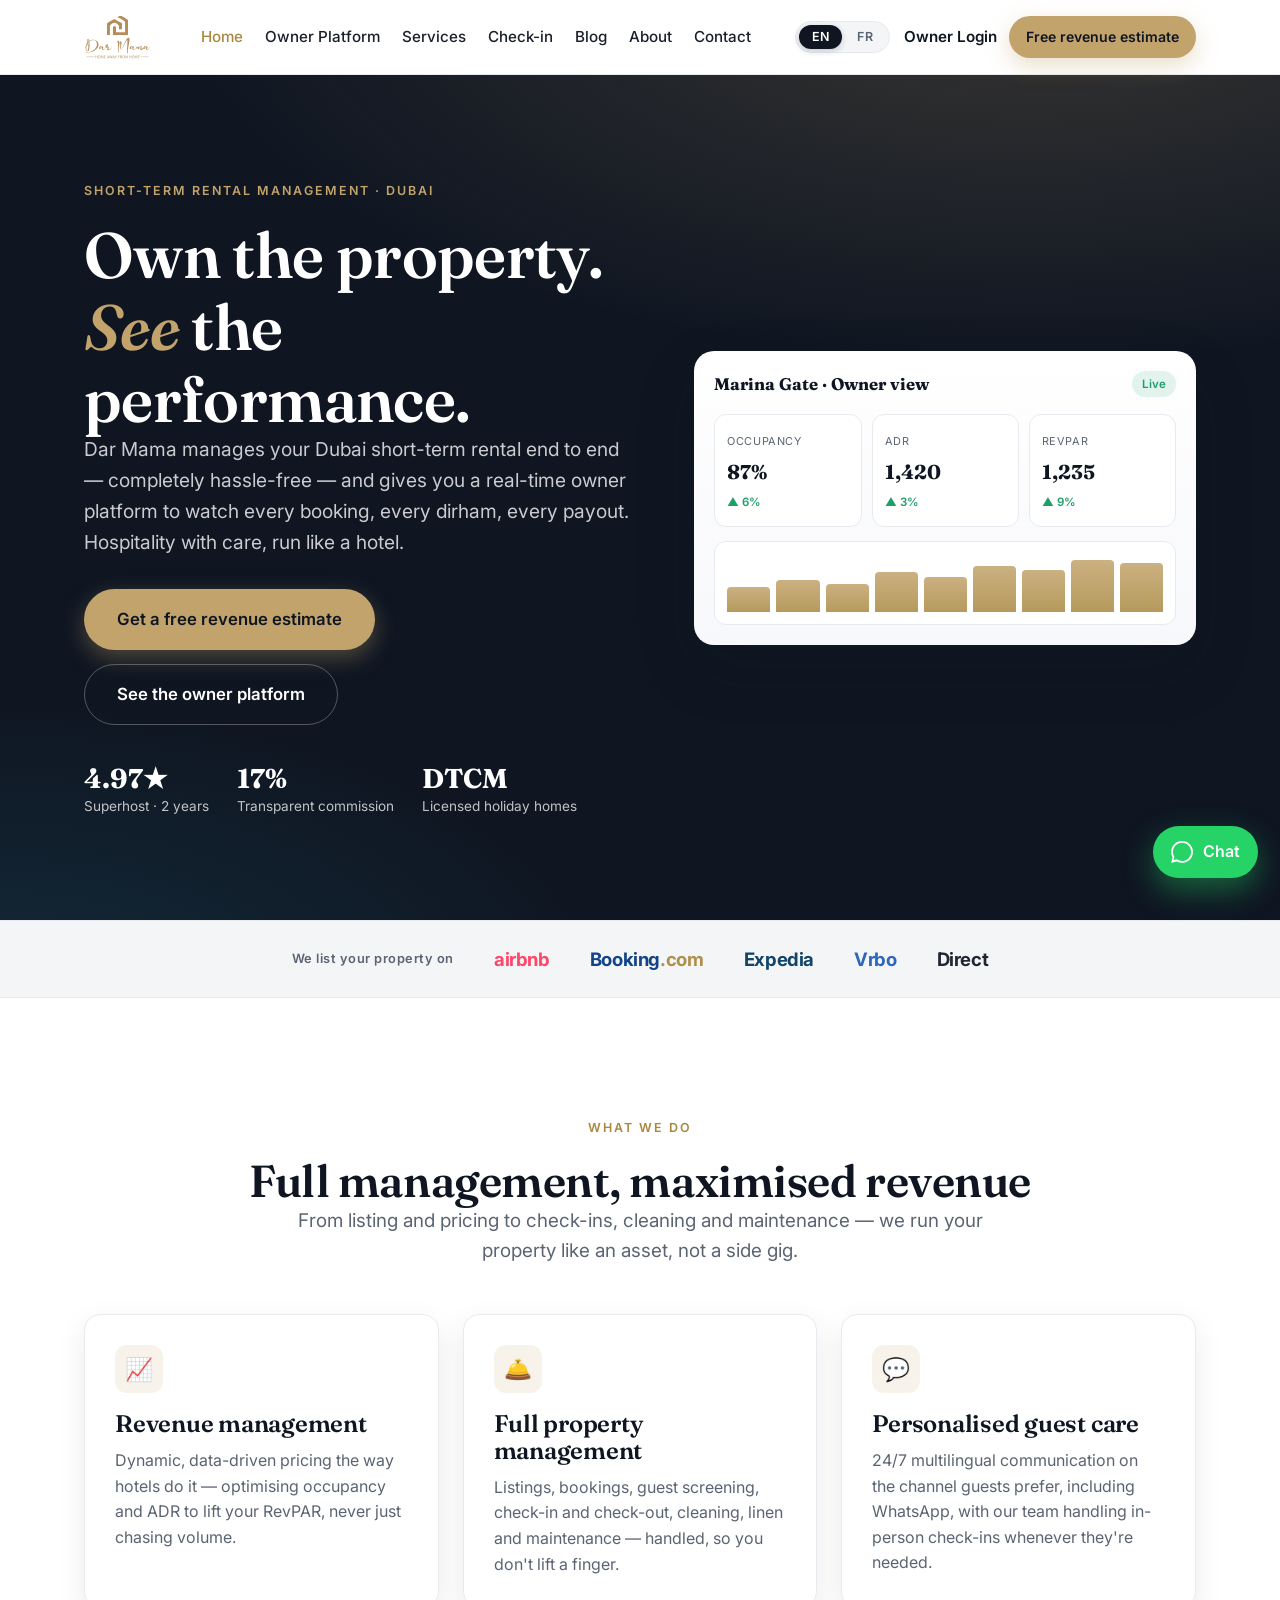
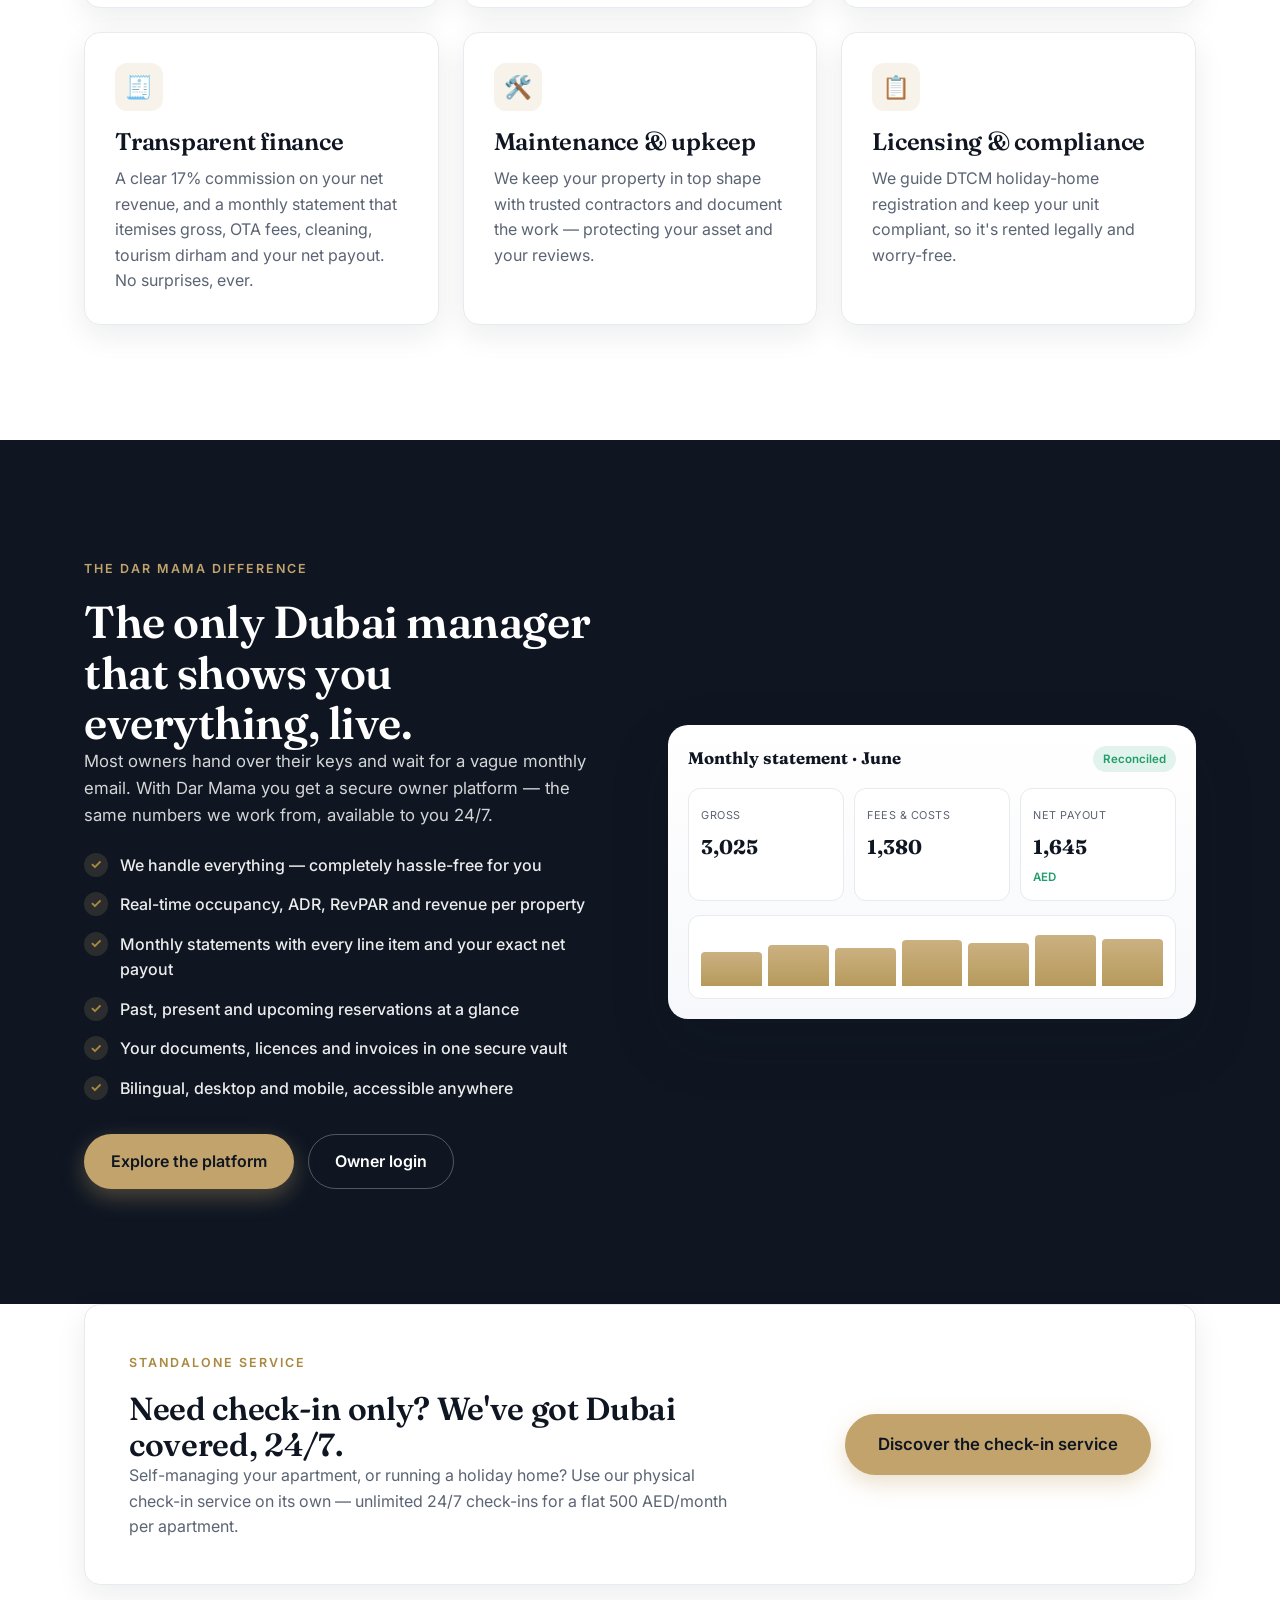
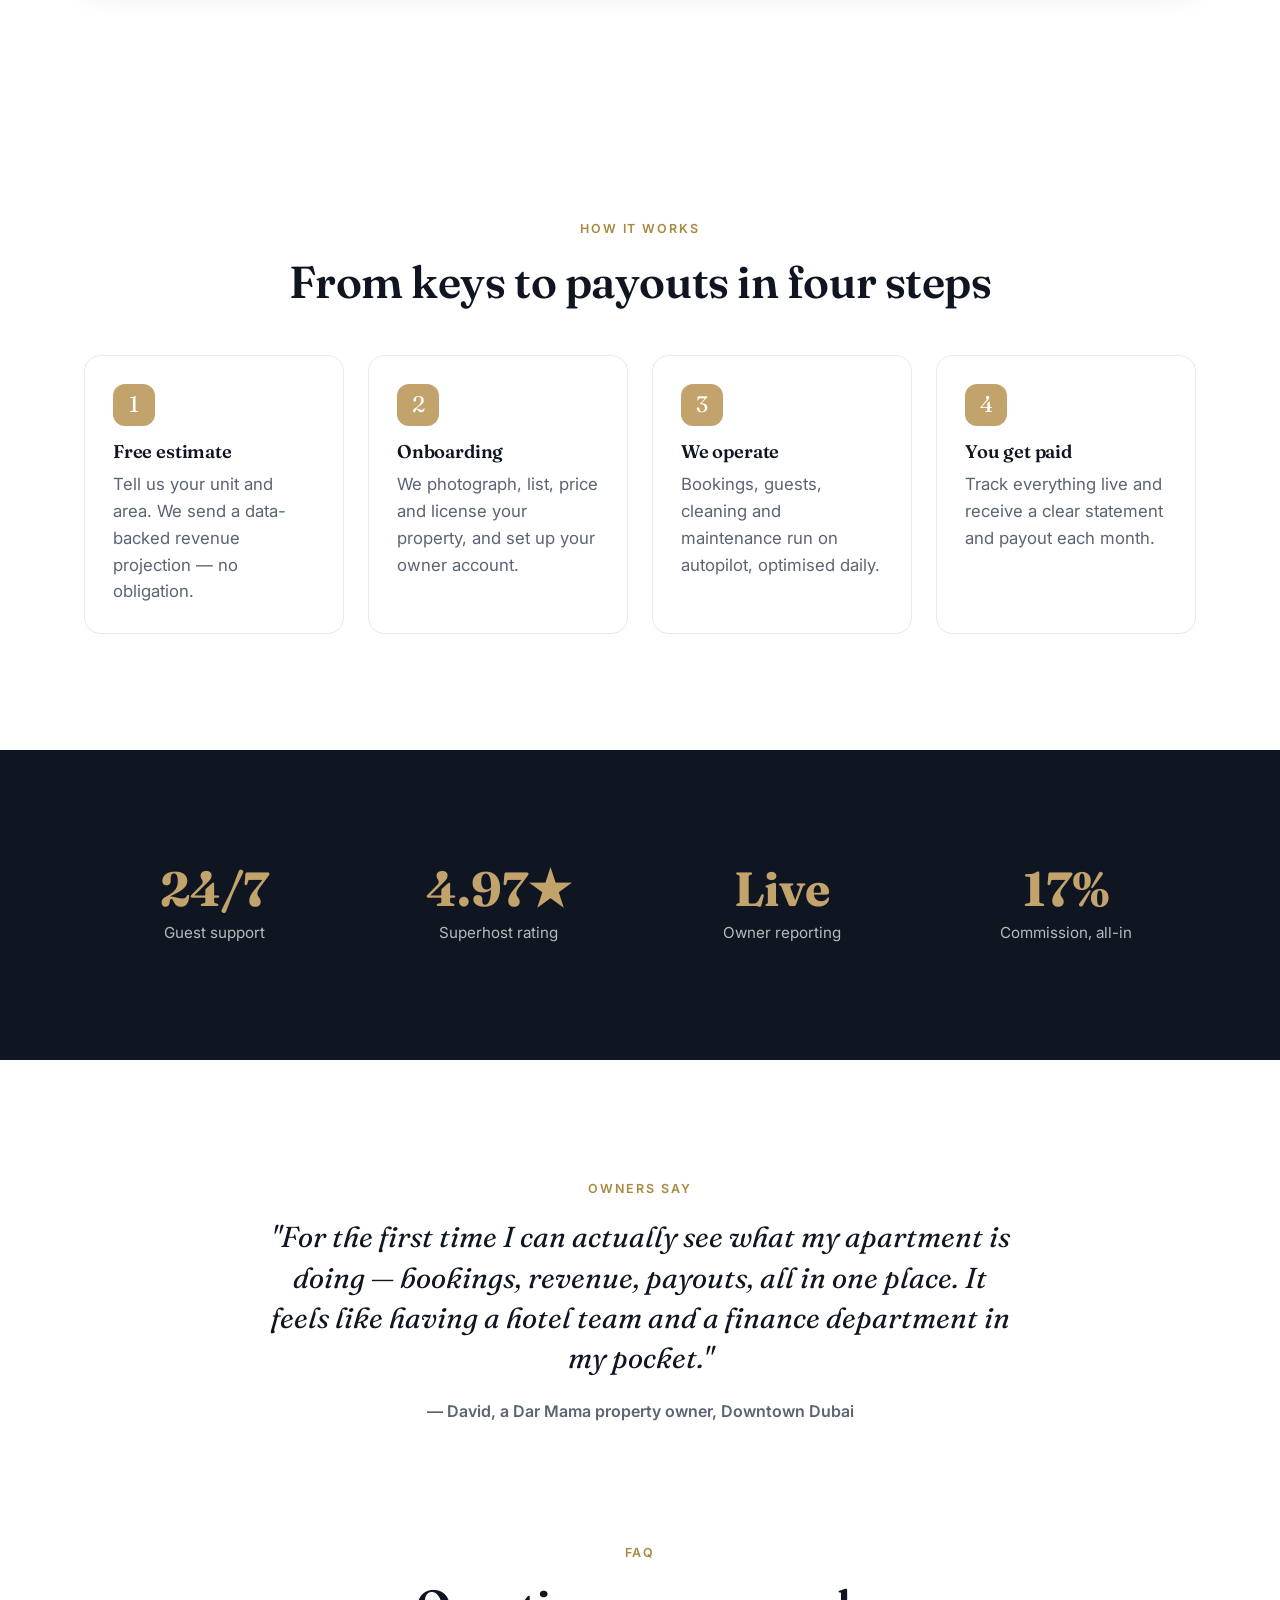
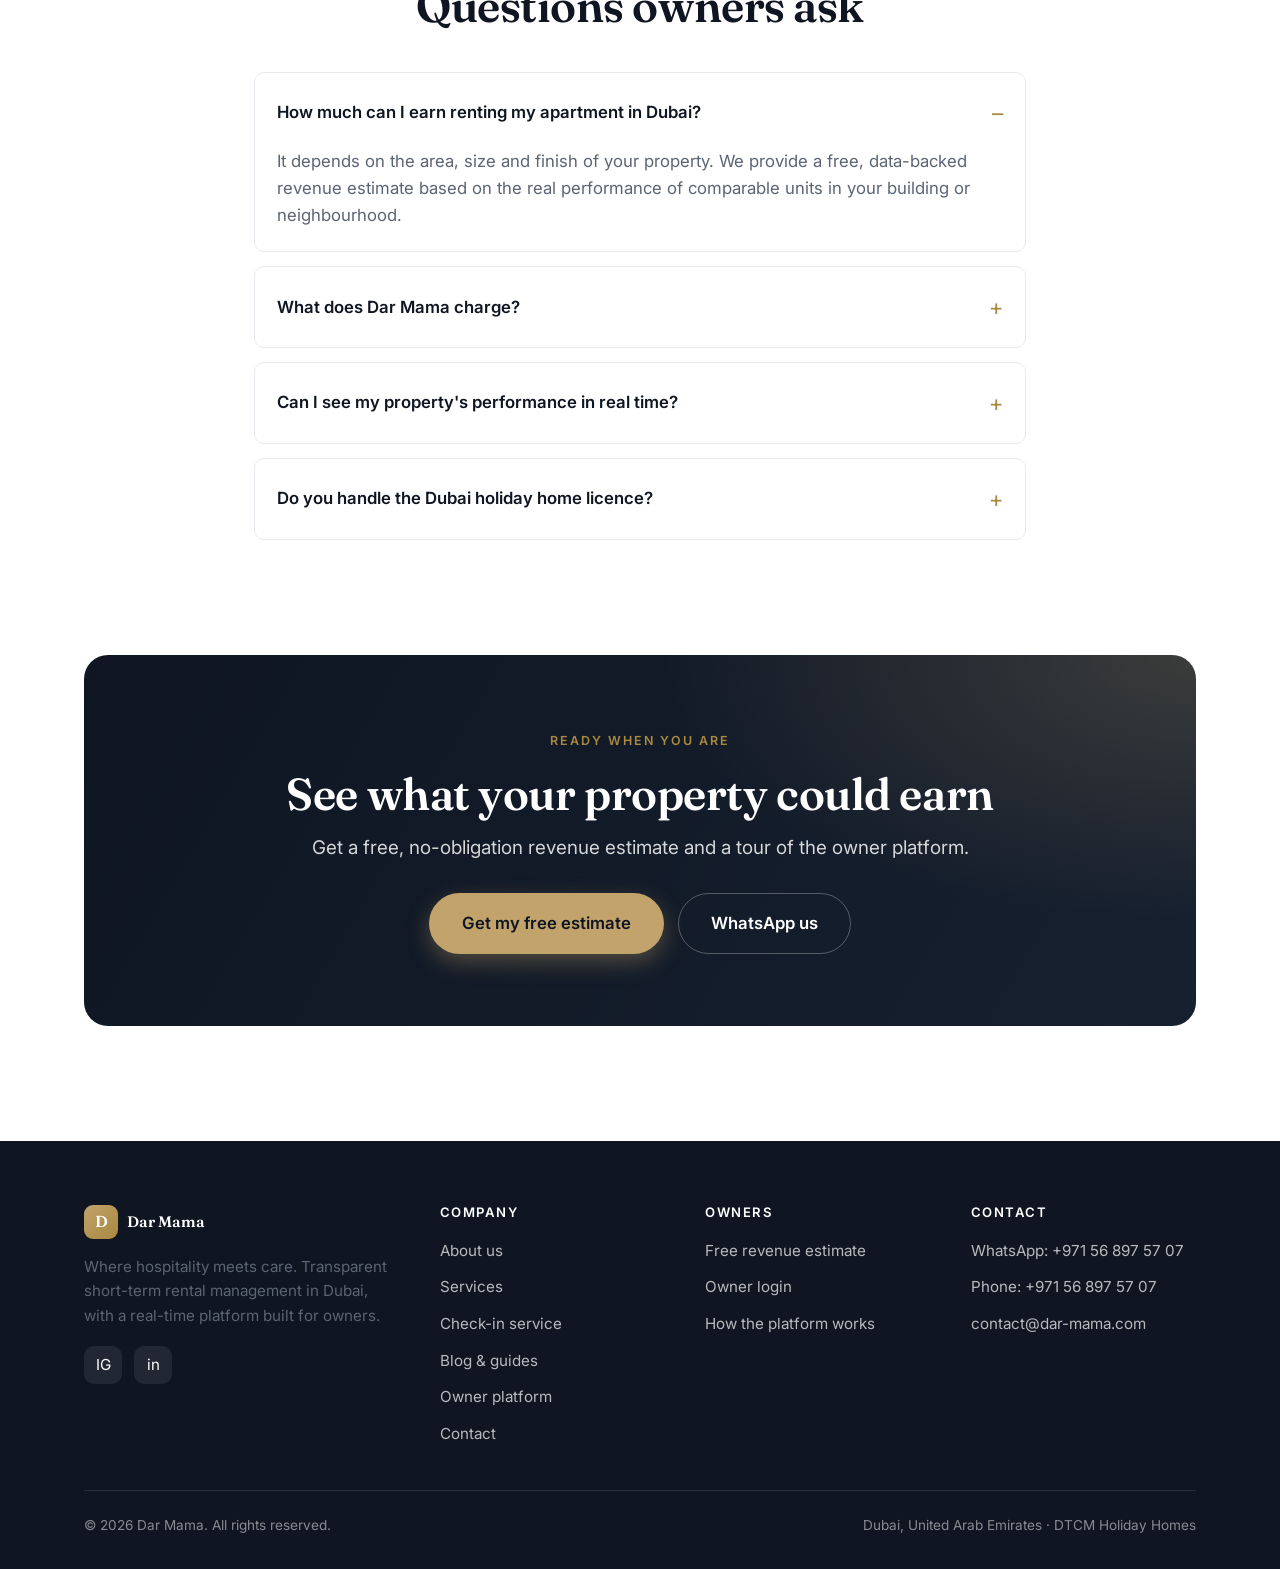
==== index.html @ afd87dd3 "Add files via upload" ====
<!DOCTYPE html>
<html lang="en">
<head>
<meta charset="UTF-8">
<meta name="viewport" content="width=device-width, initial-scale=1">
<title>Airbnb &amp; Holiday Home Management Dubai | Dar Mama</title>
<meta name="description" content="Dubai's transparent short-term rental management company. Superhost, 4.97★, a clear 17% fee and a real-time owner platform to track your property. Get a free revenue estimate.">
<link rel="canonical" href="https://dar-mama.com/">
<meta name="robots" content="index, follow, max-image-preview:large">
<meta property="og:type" content="website">
<meta property="og:site_name" content="Dar Mama">
<meta property="og:title" content="Airbnb &amp; Holiday Home Management Dubai | Dar Mama">
<meta property="og:description" content="Transparent short-term rental management in Dubai. Superhost 4.97★, 17% fee, and a real-time owner platform.">
<meta property="og:url" content="https://dar-mama.com/">
<meta property="og:image" content="https://dar-mama.com/images/og-cover.jpg">
<meta name="twitter:card" content="summary_large_image">
<link rel="preconnect" href="https://fonts.googleapis.com">
<link rel="preconnect" href="https://fonts.gstatic.com" crossorigin>
<link href="https://fonts.googleapis.com/css2?family=Fraunces:ital,opsz,wght@0,9..144,500;0,9..144,600;1,9..144,500&family=Inter:wght@400;500;600;700&display=swap" rel="stylesheet">
<link rel="stylesheet" href="css/styles.css">
<script type="application/ld+json">
{
  "@context":"https://schema.org","@type":"ProfessionalService","name":"Dar Mama",
  "description":"Short-term rental and holiday home management company in Dubai, with hotel-grade revenue management and a real-time owner platform.",
  "url":"https://dar-mama.com/","logo":"https://dar-mama.com/images/logo.png","image":"https://dar-mama.com/images/og-cover.jpg",
  "email":"contact@dar-mama.com","telephone":"+971568975707",
  "areaServed":{"@type":"City","name":"Dubai"},
  "address":{"@type":"PostalAddress","addressLocality":"Dubai","addressCountry":"AE"},
  "aggregateRating":{"@type":"AggregateRating","ratingValue":"4.97","bestRating":"5","ratingCount":"100"},
  "sameAs":["https://www.instagram.com/dar_mama_dubai/","https://www.linkedin.com/company/dar-mama/"]
}
</script>
<script type="application/ld+json">
{
  "@context":"https://schema.org","@type":"FAQPage","mainEntity":[
    {"@type":"Question","name":"How much can I earn renting my apartment in Dubai?","acceptedAnswer":{"@type":"Answer","text":"It depends on the area, size and finish of your property. We provide a free, data-backed revenue estimate based on real performance of comparable units in your building or neighbourhood."}},
    {"@type":"Question","name":"What does Dar Mama charge?","acceptedAnswer":{"@type":"Answer","text":"A simple, transparent 17% fee, charged only on your net revenue. Net means the gross booking amount minus the booking platform's commission, the cleaning fee and the Dubai tourism tax. The 17% applies to that net base, and every line is itemised in your monthly statement."}},
    {"@type":"Question","name":"Can I see my property's performance in real time?","acceptedAnswer":{"@type":"Answer","text":"Yes. Every owner gets a secure login to the Dar Mama owner platform with live occupancy, ADR, RevPAR, revenue, statements and documents."}},
    {"@type":"Question","name":"Do you handle the Dubai holiday home licence?","acceptedAnswer":{"@type":"Answer","text":"Yes, we guide you through DTCM holiday home registration and handle the operational compliance so your unit is rented legally."}}
  ]
}
</script>
</head>
<body>

<header class="site-header">
  <div class="container nav">
    <a class="brand" href="index.html" aria-label="Dar Mama">
      <img src="images/logo.svg" alt="Dar Mama" class="brand-logo" onerror="this.style.display='none';this.parentNode.querySelectorAll('.fallback').forEach(function(n){n.style.display='inline-flex'})">
      <span class="mark fallback" style="display:none">D</span>
      <span class="fallback" style="display:none">Dar Mama</span>
    </a>
    <nav class="nav-links" aria-label="Primary">
      <a href="index.html" class="active" data-i18n="nav_home">Home</a>
      <a href="owner-platform.html" data-i18n="nav_platform">Owner Platform</a>
      <a href="services.html" data-i18n="nav_services">Services</a>
      <a href="check-in.html" data-i18n="nav_checkin">Check-in</a>
      <a href="blog.html" data-i18n="nav_blog">Blog</a>
      <a href="about.html" data-i18n="nav_about">About</a>
      <a href="contact.html" data-i18n="nav_contact">Contact</a>
    </nav>
    <div class="nav-cta">
      <div class="lang-switch" role="group" aria-label="Language">
        <button type="button" data-lang="en">EN</button>
        <button type="button" data-lang="fr">FR</button>
      </div>
      <a class="nav-login" href="https://app.dar-mama.com" rel="nofollow" data-i18n="nav_login">Owner Login</a>
      <a class="btn btn-gold" href="contact.html" data-i18n="nav_estimate">Free revenue estimate</a>
      <button class="menu-toggle" aria-label="Menu"><span></span><span></span><span></span></button>
    </div>
  </div>
</header>

<main>

<section class="hero">
  <div class="container">
    <div>
      <span class="eyebrow" data-i18n="h_eyebrow">Short-term rental management · Dubai</span>
      <h1 data-i18n="h_h1">Own the property.<br><span class="accent">See</span> the performance.</h1>
      <p data-i18n="h_sub">Dar Mama manages your Dubai short-term rental end to end — completely hassle-free — and gives you a real-time owner platform to watch every booking, every dirham, every payout. Hospitality with care, run like a hotel.</p>
      <div class="hero-cta">
        <a class="btn btn-gold btn-lg" href="contact.html" data-i18n="h_cta1">Get a free revenue estimate</a>
        <a class="btn btn-ghost on-dark btn-lg" href="owner-platform.html" data-i18n="h_cta2">See the owner platform</a>
      </div>
      <div class="hero-trust">
        <div><b>4.97★</b><span data-i18n="h_trust_s1">Superhost · 2 years</span></div>
        <div><b>17%</b><span data-i18n="h_trust_s2">Transparent commission</span></div>
        <div><b>DTCM</b><span data-i18n="h_trust_s3">Licensed holiday homes</span></div>
      </div>
    </div>
    <div class="hero-mock" aria-hidden="true">
      <div class="mock-top"><b>Marina Gate · Owner view</b><span class="pill">Live</span></div>
      <div class="mock-kpis">
        <div class="mock-kpi"><span>Occupancy</span><b>87%</b><i>▲ 6%</i></div>
        <div class="mock-kpi"><span>ADR</span><b>1,420</b><i>▲ 3%</i></div>
        <div class="mock-kpi"><span>RevPAR</span><b>1,235</b><i>▲ 9%</i></div>
      </div>
      <div class="mock-chart">
        <i style="height:42%"></i><i style="height:55%"></i><i style="height:48%"></i><i style="height:68%"></i><i style="height:60%"></i><i style="height:78%"></i><i style="height:72%"></i><i style="height:90%"></i><i style="height:84%"></i>
      </div>
    </div>
  </div>
</section>

<div class="trust-strip">
  <div class="container logo-strip">
    <span class="label" data-i18n="trust_label">We list your property on</span>
    <span class="plogo" title="Airbnb">
      <img src="images/partners/airbnb.svg" alt="Airbnb" onerror="this.style.display='none';this.nextElementSibling.style.display='inline'">
      <span class="plogo-word" style="color:#FF385C;display:none">airbnb</span>
    </span>
    <span class="plogo" title="Booking.com">
      <img src="images/partners/booking.svg" alt="Booking.com" onerror="this.style.display='none';this.nextElementSibling.style.display='inline'">
      <span class="plogo-word" style="color:#003580;display:none">Booking<span class="dot">.com</span></span>
    </span>
    <span class="plogo" title="Expedia">
      <img src="images/partners/expedia.svg" alt="Expedia" onerror="this.style.display='none';this.nextElementSibling.style.display='inline'">
      <span class="plogo-word" style="color:#00355F;display:none">Expedia</span>
    </span>
    <span class="plogo" title="Vrbo">
      <img src="images/partners/vrbo.svg" alt="Vrbo" onerror="this.style.display='none';this.nextElementSibling.style.display='inline'">
      <span class="plogo-word" style="color:#1C5BB8;display:none">Vrbo</span>
    </span>
    <span class="plogo" title="Direct booking">
      <span class="plogo-word" style="color:var(--navy)">Direct</span>
    </span>
  </div>
</div>

<section class="section">
  <div class="container center">
    <span class="eyebrow" data-i18n="h_sv_eyebrow">What we do</span>
    <h2 data-i18n="h_sv_title">Full management, maximised revenue</h2>
    <p class="lead" data-i18n="h_sv_lead">From listing and pricing to check-ins, cleaning and maintenance — we run your property like an asset, not a side gig.</p>
  </div>
  <div class="container grid grid-3" style="margin-top:48px">
    <article class="card"><div class="ico">📈</div><h3 data-i18n="h_c1_t">Revenue management</h3><p data-i18n="h_c1_b">Dynamic, data-driven pricing the way hotels do it — optimising occupancy and ADR to lift your RevPAR, never just chasing volume.</p></article>
    <article class="card"><div class="ico">🛎️</div><h3 data-i18n="h_c2_t">Full property management</h3><p data-i18n="h_c2_b">Listings, bookings, guest screening, check-in and check-out, cleaning, linen and maintenance — handled, so you don't lift a finger.</p></article>
    <article class="card"><div class="ico">💬</div><h3 data-i18n="h_c3_t">Personalised guest care</h3><p data-i18n="h_c3_b">24/7 multilingual communication on the channel guests prefer, including WhatsApp, with our team handling in-person check-ins whenever they're needed.</p></article>
    <article class="card"><div class="ico">🧾</div><h3 data-i18n="h_c4_t">Transparent finance</h3><p data-i18n="h_c4_b">A clear 17% commission on your net revenue, and a monthly statement that itemises gross, OTA fees, cleaning, tourism dirham and your net payout. No surprises, ever.</p></article>
    <article class="card"><div class="ico">🛠️</div><h3 data-i18n="h_c5_t">Maintenance &amp; upkeep</h3><p data-i18n="h_c5_b">We keep your property in top shape with trusted contractors and document the work — protecting your asset and your reviews.</p></article>
    <article class="card"><div class="ico">📋</div><h3 data-i18n="h_c6_t">Licensing &amp; compliance</h3><p data-i18n="h_c6_b">We guide DTCM holiday-home registration and keep your unit compliant, so it's rented legally and worry-free.</p></article>
  </div>
</section>

<section class="section band-dark">
  <div class="container split">
    <div>
      <span class="eyebrow" data-i18n="h_op_eyebrow">The Dar Mama difference</span>
      <h2 data-i18n="h_op_title">The only Dubai manager that shows you everything, live.</h2>
      <p data-i18n="h_op_sub">Most owners hand over their keys and wait for a vague monthly email. With Dar Mama you get a secure owner platform — the same numbers we work from, available to you 24/7.</p>
      <ul class="checklist">
        <li data-i18n="h_op_li0">We handle everything — completely hassle-free for you</li>
        <li data-i18n="h_op_li1">Real-time occupancy, ADR, RevPAR and revenue per property</li>
        <li data-i18n="h_op_li2">Monthly statements with every line item and your exact net payout</li>
        <li data-i18n="h_op_li3">Past, present and upcoming reservations at a glance</li>
        <li data-i18n="h_op_li4">Your documents, licences and invoices in one secure vault</li>
        <li data-i18n="h_op_li5">Bilingual, desktop and mobile, accessible anywhere</li>
      </ul>
      <div class="hero-cta">
        <a class="btn btn-gold" href="owner-platform.html" data-i18n="h_op_cta1">Explore the platform</a>
        <a class="btn btn-ghost on-dark" href="https://app.dar-mama.com" rel="nofollow" data-i18n="h_op_cta2">Owner login</a>
      </div>
    </div>
    <div class="hero-mock">
      <div class="mock-top"><b>Monthly statement · June</b><span class="pill">Reconciled</span></div>
      <div class="mock-kpis">
        <div class="mock-kpi"><span>Gross</span><b>3,025</b></div>
        <div class="mock-kpi"><span>Fees &amp; costs</span><b>1,380</b></div>
        <div class="mock-kpi"><span>Net payout</span><b>1,645</b><i>AED</i></div>
      </div>
      <div class="mock-chart">
        <i style="height:60%"></i><i style="height:72%"></i><i style="height:66%"></i><i style="height:80%"></i><i style="height:75%"></i><i style="height:88%"></i><i style="height:82%"></i>
      </div>
    </div>
  </div>
</section>

<section class="section" style="padding-top:0">
  <div class="container">
    <div class="card" style="display:flex;justify-content:space-between;align-items:center;gap:30px;flex-wrap:wrap;padding:clamp(28px,4vw,44px)">
      <div style="max-width:62ch">
        <span class="eyebrow" data-i18n="h_ci_eyebrow">Standalone service</span>
        <h2 style="font-size:clamp(1.5rem,2.6vw,2rem)" data-i18n="h_ci_title">Need check-in only? We've got Dubai covered, 24/7.</h2>
        <p data-i18n="h_ci_sub">Self-managing your apartment, or running a holiday home? Use our physical check-in service on its own — unlimited 24/7 check-ins for a flat 500 AED/month per apartment.</p>
      </div>
      <a class="btn btn-gold btn-lg" href="check-in.html" data-i18n="h_ci_cta">Discover the check-in service</a>
    </div>
  </div>
</section>

<section class="section">
  <div class="container center">
    <span class="eyebrow" data-i18n="h_hw_eyebrow">How it works</span>
    <h2 data-i18n="h_hw_title">From keys to payouts in four steps</h2>
  </div>
  <div class="container steps" style="margin-top:48px">
    <div class="step"><h3 data-i18n="h_hw1_t">Free estimate</h3><p data-i18n="h_hw1_b">Tell us your unit and area. We send a data-backed revenue projection — no obligation.</p></div>
    <div class="step"><h3 data-i18n="h_hw2_t">Onboarding</h3><p data-i18n="h_hw2_b">We photograph, list, price and license your property, and set up your owner account.</p></div>
    <div class="step"><h3 data-i18n="h_hw3_t">We operate</h3><p data-i18n="h_hw3_b">Bookings, guests, cleaning and maintenance run on autopilot, optimised daily.</p></div>
    <div class="step"><h3 data-i18n="h_hw4_t">You get paid</h3><p data-i18n="h_hw4_b">Track everything live and receive a clear statement and payout each month.</p></div>
  </div>
</section>

<section class="section band-dark">
  <div class="container stats">
    <div class="stat"><b>24/7</b><span data-i18n="h_st1">Guest support</span></div>
    <div class="stat"><b>4.97★</b><span data-i18n="h_st2">Superhost rating</span></div>
    <div class="stat"><b>Live</b><span data-i18n="h_st3">Owner reporting</span></div>
    <div class="stat"><b>17%</b><span data-i18n="h_st4">Commission, all-in</span></div>
  </div>
</section>

<section class="section">
  <div class="container quote">
    <span class="eyebrow" data-i18n="h_tm_eyebrow">Owners say</span>
    <p data-i18n="h_tm_q">"For the first time I can actually see what my apartment is doing — bookings, revenue, payouts, all in one place. It feels like having a hotel team and a finance department in my pocket."</p>
    <div class="who" data-i18n="h_tm_who">— David, a Dar Mama property owner, Downtown Dubai</div>
  </div>
</section>

<section class="section" style="padding-top:0">
  <div class="container center" style="margin-bottom:40px">
    <span class="eyebrow" data-i18n="h_faq_eyebrow">FAQ</span>
    <h2 data-i18n="h_faq_title">Questions owners ask</h2>
  </div>
  <div class="container faq">
    <details open><summary data-i18n="h_q1">How much can I earn renting my apartment in Dubai?</summary><p data-i18n="h_a1">It depends on the area, size and finish of your property. We provide a free, data-backed revenue estimate based on the real performance of comparable units in your building or neighbourhood.</p></details>
    <details><summary data-i18n="h_q2">What does Dar Mama charge?</summary><p data-i18n="h_a2">A simple, transparent 17% fee — and only on your NET revenue. "Net" means what's left after the booking platform's own commission, the cleaning fee and the Dubai tourism tax are deducted from the gross booking amount. Our 17% applies to that net base, and every line is laid out in your monthly statement so you can see exactly how your payout is built.</p></details>
    <details><summary data-i18n="h_q3">Can I see my property's performance in real time?</summary><p data-i18n="h_a3">Yes. Every owner gets a secure login to the Dar Mama owner platform with live occupancy, ADR, RevPAR, revenue, statements and documents.</p></details>
    <details><summary data-i18n="h_q4">Do you handle the Dubai holiday home licence?</summary><p data-i18n="h_a4">Yes. We guide you through DTCM holiday-home registration and handle operational compliance so your unit is rented legally.</p></details>
  </div>
</section>

<section class="section" style="padding-top:0">
  <div class="container">
    <div class="cta-band">
      <span class="eyebrow" data-i18n="h_cta_eyebrow">Ready when you are</span>
      <h2 data-i18n="h_cta_title">See what your property could earn</h2>
      <p class="lead" data-i18n="h_cta_sub">Get a free, no-obligation revenue estimate and a tour of the owner platform.</p>
      <div class="hero-cta">
        <a class="btn btn-gold btn-lg" href="contact.html" data-i18n="h_cta_b1">Get my free estimate</a>
        <a class="btn btn-ghost on-dark btn-lg" href="https://wa.me/971568975707?text=Hi%20Dar%20Mama%2C%20I%27d%20like%20a%20revenue%20estimate%20for%20my%20Dubai%20property." rel="nofollow" data-i18n="h_cta_b2">WhatsApp us</a>
      </div>
    </div>
  </div>
</section>

</main>

<footer class="site-footer">
  <div class="container">
    <div class="footer-grid">
      <div>
        <a class="brand" href="index.html"><span class="mark">D</span> Dar Mama</a>
        <p class="footer-about" data-i18n="foot_about">Where hospitality meets care. Transparent short-term rental management in Dubai, with a real-time platform built for owners.</p>
        <div class="footer-social">
          <a href="https://www.instagram.com/dar_mama_dubai/" aria-label="Instagram" rel="nofollow">IG</a>
          <a href="https://www.linkedin.com/company/dar-mama/" aria-label="LinkedIn" rel="nofollow">in</a>
        </div>
      </div>
      <div><h4 data-i18n="foot_h_company">Company</h4><ul>
        <li><a href="about.html" data-i18n="foot_about_us">About us</a></li>
        <li><a href="services.html" data-i18n="foot_services">Services</a></li>
        <li><a href="check-in.html" data-i18n="foot_checkin">Check-in service</a></li>
        <li><a href="blog.html" data-i18n="foot_blog">Blog &amp; guides</a></li>
        <li><a href="owner-platform.html" data-i18n="foot_platform">Owner platform</a></li>
        <li><a href="contact.html" data-i18n="foot_contact">Contact</a></li>
      </ul></div>
      <div><h4 data-i18n="foot_h_owners">Owners</h4><ul>
        <li><a href="contact.html" data-i18n="foot_estimate">Free revenue estimate</a></li>
        <li><a href="https://app.dar-mama.com" rel="nofollow" data-i18n="foot_login">Owner login</a></li>
        <li><a href="owner-platform.html" data-i18n="foot_how">How the platform works</a></li>
      </ul></div>
      <div><h4 data-i18n="foot_h_contact">Contact</h4><ul>
        <li><a href="https://wa.me/971568975707" rel="nofollow">WhatsApp: +971 56 897 57 07</a></li>
        <li><a href="tel:+971568975707">Phone: +971 56 897 57 07</a></li>
        <li><a href="mailto:contact@dar-mama.com">contact@dar-mama.com</a></li>
      </ul></div>
    </div>
    <div class="footer-bottom">
      <span data-i18n="foot_rights">© 2026 Dar Mama. All rights reserved.</span>
      <span data-i18n="foot_loc">Dubai, United Arab Emirates · DTCM Holiday Homes</span>
    </div>
  </div>
</footer>

<a class="wa-float" href="https://wa.me/971568975707?text=Hi%20Dar%20Mama%2C%20I%27d%20like%20to%20know%20more%20about%20managing%20my%20property." rel="nofollow" aria-label="WhatsApp">
  <svg viewBox="0 0 24 24"><path d="M.057 24l1.687-6.163a11.867 11.867 0 01-1.587-5.946C.16 5.335 5.495 0 12.05 0a11.82 11.82 0 018.413 3.488 11.82 11.82 0 013.48 8.414c-.003 6.557-5.338 11.892-11.893 11.892a11.9 11.9 0 01-5.688-1.448L.057 24zm6.597-3.807c1.676.995 3.276 1.591 5.392 1.592 5.448 0 9.886-4.434 9.889-9.885.002-5.462-4.415-9.89-9.881-9.892-5.452 0-9.887 4.434-9.889 9.884a9.86 9.86 0 001.515 5.26l-.999 3.648 3.736-.979z"/></svg>
  <span data-i18n="wa_chat">Chat</span>
</a>

<script src="js/main.js"></script>
</body>
</html>
---- css/styles.css ----
/* ============================================================
   Dar Mama — shared design system (marketing site)
   Brand consistent with the owner portal: navy + gold,
   Fraunces (serif headings) + Inter (UI).
   ============================================================ */

:root{
  --navy:#0f1622;
  --navy-2:#16202f;
  --gold:#c2a36b;
  --gold-dark:#a9883f;
  --teal:#1f5f74;
  --canvas:#f4f5f7;
  --white:#ffffff;
  --ink:#1a1f2b;
  --muted:#5b6473;
  --line:#e8eaef;
  --green:#1f9e6a;
  --radius:16px;
  --radius-sm:10px;
  --shadow:0 10px 30px rgba(15,22,34,.08);
  --shadow-lg:0 24px 60px rgba(15,22,34,.16);
  --maxw:1160px;
  --space:clamp(64px,9vw,120px);
}

*{box-sizing:border-box;margin:0;padding:0}
html{scroll-behavior:smooth}
body{
  font-family:"Inter",-apple-system,BlinkMacSystemFont,"Segoe UI",Roboto,Helvetica,Arial,sans-serif;
  color:var(--ink);
  background:var(--white);
  line-height:1.6;
  -webkit-font-smoothing:antialiased;
}
img{max-width:100%;display:block;height:auto}
a{color:inherit;text-decoration:none}

h1,h2,h3,h4{font-family:"Fraunces","Georgia",serif;line-height:1.12;color:var(--navy);font-weight:600;letter-spacing:-.01em}
h1{font-size:clamp(2.3rem,5.2vw,4rem)}
h2{font-size:clamp(1.8rem,3.6vw,2.8rem)}
h3{font-size:clamp(1.2rem,2vw,1.5rem)}
p{color:var(--muted);font-size:1.05rem}

.container{max-width:var(--maxw);margin-inline:auto;padding-inline:24px}
.section{padding-block:var(--space)}
.eyebrow{
  display:inline-block;font-family:"Inter";font-weight:600;font-size:.78rem;
  letter-spacing:.16em;text-transform:uppercase;color:var(--gold-dark);margin-bottom:18px;
}
.lead{font-size:1.18rem;color:var(--muted);max-width:60ch}
.center{text-align:center}
.center .lead{margin-inline:auto}

/* ---------- buttons ---------- */
.btn{
  display:inline-flex;align-items:center;gap:.5em;
  font-family:"Inter";font-weight:600;font-size:1rem;
  padding:14px 26px;border-radius:999px;cursor:pointer;border:1px solid transparent;
  transition:transform .15s ease, box-shadow .2s ease, background .2s ease;
}
.btn:hover{transform:translateY(-2px)}
.btn-gold{background:var(--gold);color:var(--navy);box-shadow:0 8px 22px rgba(194,163,107,.35)}
.btn-gold:hover{background:var(--gold-dark);color:#fff}
.btn-ghost{background:transparent;color:var(--navy);border-color:var(--line)}
.btn-ghost.on-dark{color:#fff;border-color:rgba(255,255,255,.28)}
.btn-ghost:hover{border-color:var(--gold)}
.btn-lg{padding:16px 32px;font-size:1.05rem}

/* ---------- header / nav ---------- */
.site-header{
  position:sticky;top:0;z-index:50;background:rgba(255,255,255,.88);
  backdrop-filter:saturate(160%) blur(12px);border-bottom:1px solid var(--line);
}
.nav{display:flex;align-items:center;justify-content:space-between;gap:20px;height:74px}
.brand{display:flex;align-items:center;gap:9px;font-family:"Fraunces",serif;font-weight:600;font-size:1.3rem;color:var(--navy)}
.brand .mark{width:34px;height:34px;border-radius:9px;background:linear-gradient(135deg,var(--gold),var(--gold-dark));display:grid;place-items:center;color:#fff;font-size:1rem}
.nav-links{display:flex;align-items:center;gap:22px;margin-left:auto}
.nav-links a{font-weight:500;color:var(--ink);font-size:.95rem;line-height:1;transition:color .15s;white-space:nowrap}
.nav-links a:hover,.nav-links a.active{color:var(--gold-dark)}
.nav-cta{display:flex;align-items:center;gap:12px;margin-left:24px}
.nav-login{font-weight:600;color:var(--navy);font-size:.95rem}
.nav-login:hover{color:var(--gold-dark)}
.menu-toggle{display:none;background:none;border:0;cursor:pointer;flex-direction:column;gap:5px;padding:8px}
.menu-toggle span{width:24px;height:2px;background:var(--navy);border-radius:2px;transition:.2s}

/* ---------- hero ---------- */
.hero{position:relative;background:var(--navy);color:#fff;overflow:hidden}
.hero::before{content:"";position:absolute;inset:0;background:
  radial-gradient(120% 80% at 80% -10%,rgba(194,163,107,.22),transparent 55%),
  radial-gradient(80% 60% at 0% 110%,rgba(31,95,116,.28),transparent 60%);}
.hero .container{position:relative;display:grid;grid-template-columns:1.05fr .95fr;gap:56px;align-items:center;padding-block:clamp(56px,8vw,104px)}
.hero h1{color:#fff}
.hero h1 .accent{color:var(--gold);font-style:italic}
.hero p{color:rgba(255,255,255,.78);font-size:1.2rem;max-width:52ch}
.hero .eyebrow{color:var(--gold)}
.hero-cta{display:flex;gap:14px;flex-wrap:wrap;margin-top:32px}
.hero-trust{display:flex;gap:28px;margin-top:40px;flex-wrap:wrap}
.hero-trust div{display:flex;flex-direction:column}
.hero-trust b{font-family:"Fraunces",serif;font-size:1.7rem;color:#fff;line-height:1}
.hero-trust span{font-size:.85rem;color:rgba(255,255,255,.74);margin-top:4px}

/* dashboard mock in hero */
.hero-mock{background:linear-gradient(180deg,#fff,#f7f8fb);border-radius:20px;box-shadow:var(--shadow-lg);padding:20px;color:var(--ink)}
.hero-mock .mock-top{display:flex;justify-content:space-between;align-items:center;margin-bottom:16px}
.hero-mock .mock-top b{font-family:"Fraunces",serif;color:var(--navy);font-size:1.05rem}
.hero-mock .pill{font-size:.72rem;font-weight:600;color:var(--green);background:rgba(31,158,106,.12);padding:4px 10px;border-radius:999px}
.mock-kpis{display:grid;grid-template-columns:repeat(3,1fr);gap:10px;margin-bottom:14px}
.mock-kpi{background:#fff;border:1px solid var(--line);border-radius:12px;padding:12px}
.mock-kpi span{font-size:.68rem;color:var(--muted);text-transform:uppercase;letter-spacing:.05em}
.mock-kpi b{display:block;font-family:"Fraunces",serif;font-size:1.25rem;color:var(--navy);margin-top:4px}
.mock-kpi i{font-style:normal;font-size:.72rem;color:var(--green);font-weight:600}
.mock-chart{display:flex;align-items:flex-end;gap:6px;height:84px;padding:12px;background:#fff;border:1px solid var(--line);border-radius:12px}
.mock-chart i{flex:1;background:linear-gradient(180deg,var(--gold),var(--gold-dark));border-radius:4px 4px 0 0;opacity:.85}

/* ---------- partner logos / trust strip ---------- */
.trust-strip{background:var(--canvas);border-block:1px solid var(--line)}
.logo-strip{display:flex;align-items:center;justify-content:center;gap:14px 40px;flex-wrap:wrap;padding-block:24px}
.logo-strip .label{font-size:.8rem;color:var(--muted);font-weight:600;letter-spacing:.04em}
.plogo{display:inline-flex;align-items:center;height:28px;opacity:.92;transition:opacity .2s ease,transform .2s ease;filter:saturate(1)}
.plogo:hover{opacity:1;transform:translateY(-1px)}
.plogo img{height:26px;width:auto;display:block}
.plogo-word{font-family:"Inter";font-weight:700;font-size:1.16rem;letter-spacing:-.02em;line-height:1}
.plogo-word .dot{color:var(--gold-dark)}
.plogo .belo{width:22px;height:22px;margin-right:7px}

/* ---------- feature cards ---------- */
.grid{display:grid;gap:24px}
.grid-3{grid-template-columns:repeat(3,1fr)}
.grid-2{grid-template-columns:repeat(2,1fr)}
.card{background:#fff;border:1px solid var(--line);border-radius:var(--radius);padding:30px;box-shadow:var(--shadow);transition:transform .2s ease,box-shadow .2s ease}
.card:hover{transform:translateY(-4px);box-shadow:var(--shadow-lg)}
.card .ico{width:48px;height:48px;border-radius:12px;background:rgba(194,163,107,.14);display:grid;place-items:center;margin-bottom:18px;font-size:1.4rem}
.card h3{margin-bottom:10px}
.card p{font-size:1rem}

/* ---------- split / showcase ---------- */
.split{display:grid;grid-template-columns:1fr 1fr;gap:56px;align-items:center}
.split.alt{direction:rtl}
.split.alt > *{direction:ltr}
.checklist{list-style:none;margin-top:24px;display:grid;gap:14px}
.checklist li{display:flex;gap:12px;align-items:flex-start;color:var(--ink);font-weight:500}
.checklist li::before{content:"✓";color:var(--gold-dark);font-weight:700;background:rgba(194,163,107,.16);width:24px;height:24px;border-radius:50%;display:grid;place-items:center;flex:none;font-size:.85rem}
.showcase-img{border-radius:var(--radius);box-shadow:var(--shadow-lg);overflow:hidden;background:var(--canvas);min-height:320px;display:grid;place-items:center;border:1px solid var(--line)}
.showcase-img img{width:100%;height:100%;object-fit:cover}

/* dark band */
.band-dark{background:var(--navy);color:#fff}
.band-dark h2,.band-dark h3{color:#fff}
.band-dark p{color:rgba(255,255,255,.74)}
.band-dark .eyebrow{color:var(--gold)}

/* ---------- numbered steps ---------- */
.steps{counter-reset:s;display:grid;gap:24px;grid-template-columns:repeat(4,1fr)}
.step{background:#fff;border:1px solid var(--line);border-radius:var(--radius);padding:28px}
.step::before{counter-increment:s;content:counter(s);font-family:"Fraunces",serif;font-size:1.4rem;color:#fff;background:var(--gold);width:42px;height:42px;border-radius:12px;display:grid;place-items:center;margin-bottom:16px}
.step h3{font-size:1.15rem;margin-bottom:8px}

/* ---------- stats ---------- */
.stats{display:grid;grid-template-columns:repeat(4,1fr);gap:24px;text-align:center}
.stat b{font-family:"Fraunces",serif;font-size:clamp(2rem,4vw,3rem);color:var(--gold);display:block;line-height:1}
.stat span{color:rgba(255,255,255,.7);font-size:.95rem;margin-top:8px;display:block}

/* ---------- testimonial ---------- */
.quote{max-width:800px;margin-inline:auto;text-align:center}
.quote p{font-family:"Fraunces",serif;font-size:clamp(1.3rem,2.4vw,1.8rem);color:var(--navy);font-style:italic;line-height:1.4}
.quote .who{margin-top:20px;font-weight:600;color:var(--muted);font-style:normal;font-family:"Inter"}

/* ---------- FAQ ---------- */
.faq{max-width:820px;margin-inline:auto;display:grid;gap:14px}
.faq details{background:#fff;border:1px solid var(--line);border-radius:var(--radius-sm);padding:4px 22px}
.faq summary{cursor:pointer;font-weight:600;color:var(--navy);padding:18px 0;list-style:none;display:flex;justify-content:space-between;align-items:center;font-size:1.05rem}
.faq summary::after{content:"+";color:var(--gold-dark);font-size:1.4rem;font-weight:400}
.faq details[open] summary::after{content:"–"}
.faq p{padding-bottom:18px}

/* ---------- CTA band ---------- */
.cta-band{background:linear-gradient(120deg,var(--navy),var(--navy-2));color:#fff;border-radius:24px;padding:clamp(40px,6vw,72px);text-align:center;position:relative;overflow:hidden}
.cta-band::before{content:"";position:absolute;inset:0;background:radial-gradient(80% 120% at 100% 0,rgba(194,163,107,.22),transparent 60%)}
.cta-band > *{position:relative}
.cta-band h2{color:#fff}
.cta-band p{color:rgba(255,255,255,.8);margin-inline:auto;margin-top:14px}
.cta-band .hero-cta{justify-content:center;margin-top:30px}

/* ---------- forms ---------- */
.form-card{background:#fff;border:1px solid var(--line);border-radius:var(--radius);box-shadow:var(--shadow);padding:32px}
.field{margin-bottom:18px}
.field label{display:block;font-weight:600;color:var(--navy);font-size:.92rem;margin-bottom:7px}
.field input,.field select,.field textarea{
  width:100%;padding:13px 15px;border:1px solid var(--line);border-radius:var(--radius-sm);
  font-family:"Inter";font-size:1rem;color:var(--ink);background:#fff;transition:border .15s,box-shadow .15s;
}
.field input:focus,.field select:focus,.field textarea:focus{outline:none;border-color:var(--gold);box-shadow:0 0 0 3px rgba(194,163,107,.18)}
.field textarea{min-height:120px;resize:vertical}
.form-row{display:grid;grid-template-columns:1fr 1fr;gap:18px}

/* ---------- contact info ---------- */
.contact-list{list-style:none;display:grid;gap:22px;margin-top:24px}
.contact-list li{display:flex;gap:14px;align-items:flex-start}
.contact-list .ico{width:44px;height:44px;border-radius:12px;background:rgba(194,163,107,.14);display:grid;place-items:center;font-size:1.1rem;flex:none}
.contact-list b{display:block;color:var(--navy)}
.contact-list a,.contact-list span{color:var(--muted)}

/* ---------- footer ---------- */
.site-footer{background:var(--navy);color:rgba(255,255,255,.72);padding-block:64px 32px}
.footer-grid{display:grid;grid-template-columns:1.4fr 1fr 1fr 1fr;gap:40px;margin-bottom:44px}
.site-footer h4{color:#fff;font-family:"Inter";font-size:.82rem;letter-spacing:.12em;text-transform:uppercase;margin-bottom:18px;font-weight:600}
.site-footer .brand{color:#fff;margin-bottom:16px}
.site-footer ul{list-style:none;display:grid;gap:11px}
.site-footer a{color:rgba(255,255,255,.7);font-size:.95rem;transition:color .15s}
.site-footer a:hover{color:var(--gold)}
.footer-about{max-width:34ch;font-size:.95rem}
.footer-social{display:flex;gap:12px;margin-top:18px}
.footer-social a{width:38px;height:38px;border-radius:10px;background:rgba(255,255,255,.08);display:grid;place-items:center;color:#fff;font-size:.95rem}
.footer-social a:hover{background:var(--gold);color:var(--navy)}
.footer-bottom{border-top:1px solid rgba(255,255,255,.1);padding-top:24px;display:flex;justify-content:space-between;gap:16px;flex-wrap:wrap;font-size:.85rem;color:rgba(255,255,255,.5)}

/* ---------- WhatsApp float ---------- */
.wa-float{position:fixed;right:22px;bottom:22px;z-index:60;display:flex;align-items:center;gap:10px;background:#25d366;color:#fff;font-weight:600;padding:13px 18px;border-radius:999px;box-shadow:0 12px 30px rgba(37,211,102,.4);transition:transform .15s}
.wa-float:hover{transform:translateY(-2px)}
.wa-float svg{width:22px;height:22px;fill:#fff}

/* ---------- page hero (inner pages) ---------- */
.page-hero{background:var(--navy);color:#fff;text-align:center;position:relative;overflow:hidden}
.page-hero::before{content:"";position:absolute;inset:0;background:radial-gradient(90% 120% at 50% -20%,rgba(194,163,107,.2),transparent 60%)}
.page-hero .container{position:relative;padding-block:clamp(56px,8vw,88px)}
.page-hero h1{color:#fff;max-width:18ch;margin-inline:auto}
.page-hero p{color:rgba(255,255,255,.78);max-width:60ch;margin:18px auto 0}
.breadcrumb{font-size:.82rem;color:rgba(255,255,255,.72);margin-bottom:16px}
.breadcrumb a:hover{color:var(--gold)}

/* ---------- contrast safety: never dark text on dark bg ---------- */
.hero .lead,.page-hero .lead,.band-dark .lead,.cta-band .lead,
.hero p.lead,.band-dark p,.cta-band p,.page-hero p{color:rgba(255,255,255,.82)}
.band-dark .muted,.cta-band .muted{color:rgba(255,255,255,.7)}

/* ---------- brand logo image ---------- */
.brand-logo{height:36px;width:auto;display:block}
.site-footer .brand-logo{filter:brightness(0) invert(1)}

/* ---------- language switch (segmented pill) ---------- */
.lang-switch{display:inline-flex;align-items:center;gap:2px;background:var(--canvas);border:1px solid var(--line);border-radius:999px;padding:3px}
.lang-switch button{border:0;background:transparent;cursor:pointer;font-family:"Inter";font-weight:600;font-size:.78rem;letter-spacing:.03em;color:var(--muted);padding:6px 13px;border-radius:999px;line-height:1;transition:background .18s,color .18s,box-shadow .18s}
.lang-switch button:hover:not(.active){color:var(--navy)}
.lang-switch button.active{background:var(--navy);color:#fff;box-shadow:0 2px 6px rgba(15,22,34,.2)}
.site-header .lang-switch{margin-right:2px}

/* ---------- badge (superhost / rating) ---------- */
.badge-row{display:flex;gap:12px;flex-wrap:wrap;margin-top:26px}
.badge{display:inline-flex;align-items:center;gap:8px;background:rgba(255,255,255,.1);border:1px solid rgba(255,255,255,.18);color:#fff;font-weight:600;font-size:.9rem;padding:9px 16px;border-radius:999px}
.badge .star{color:var(--gold)}
.badge.on-light{background:rgba(194,163,107,.12);border-color:rgba(194,163,107,.3);color:var(--navy)}

/* ---------- decorative media panel (replaces empty image boxes) ---------- */
.media-panel{position:relative;border-radius:var(--radius);min-height:340px;overflow:hidden;
  background:linear-gradient(135deg,var(--navy),var(--teal));box-shadow:var(--shadow-lg);
  display:grid;place-items:center;border:1px solid var(--line)}
.media-panel::after{content:"";position:absolute;inset:0;background:
  radial-gradient(60% 60% at 80% 10%,rgba(194,163,107,.35),transparent 60%),
  radial-gradient(50% 50% at 10% 100%,rgba(255,255,255,.12),transparent 60%)}
.media-panel .panel-note{position:relative;text-align:center;color:#fff;padding:24px}
.media-panel .panel-note .big{font-family:"Fraunces",serif;font-size:2.4rem;display:block;line-height:1.1}
.media-panel .panel-note small{display:block;margin-top:8px;color:rgba(255,255,255,.75);font-size:.9rem;letter-spacing:.04em}
.media-panel img{position:absolute;inset:0;width:100%;height:100%;object-fit:cover;z-index:2}

/* phone frame mock */
.phone{position:relative;z-index:1;width:210px;background:#0b1018;border-radius:30px;padding:12px;box-shadow:0 20px 50px rgba(0,0,0,.35);border:6px solid #1b2330}
.phone .scr{background:#fff;border-radius:20px;padding:14px;color:var(--ink)}
.phone .scr .mock-top b{font-size:.85rem}
.phone .scr .mock-kpi b{font-size:1rem}
.phone .scr .mock-kpi span{font-size:.6rem}

/* ---------- founders / team ---------- */
.team{display:grid;grid-template-columns:1fr 1fr;gap:24px}
.team-card{background:#fff;border:1px solid var(--line);border-radius:var(--radius);padding:30px;box-shadow:var(--shadow)}
.team-card .avatar{width:64px;height:64px;border-radius:50%;background:linear-gradient(135deg,var(--gold),var(--gold-dark));display:grid;place-items:center;color:#fff;font-family:"Fraunces",serif;font-size:1.6rem;margin-bottom:18px}
.team-card h3{margin-bottom:4px}
.team-card .role{color:var(--gold-dark);font-weight:600;font-size:.9rem;margin-bottom:12px}
.team-card p{font-size:.98rem}
@media (max-width:920px){.team{grid-template-columns:1fr}}

/* ---------- pricing card ---------- */
.price-card{max-width:480px;margin-inline:auto;background:#fff;border:1px solid var(--line);border-radius:var(--radius);box-shadow:var(--shadow-lg);padding:40px;text-align:center}
.price-card .price{font-family:"Fraunces",serif;font-size:3.4rem;color:var(--navy);line-height:1}
.price-card .period{color:var(--muted);font-weight:600;margin-top:6px}
.price-card .checklist{text-align:left;max-width:320px;margin:26px auto}
.price-card .btn{width:100%;justify-content:center;margin-top:8px}

/* ---------- QA fixes: legibility on dark, nav button, team photos ---------- */
.band-dark .checklist li,.cta-band .checklist li{color:rgba(255,255,255,.92)}
.band-dark .card h3,.band-dark .team-card h3{color:var(--navy)}
.band-dark .card p,.band-dark .team-card p{color:var(--muted)}
.site-header .nav-cta .btn{padding:9px 16px;font-size:.88rem}
.brand-logo{height:44px}
.team-photo{margin-bottom:18px}
.team-photo img{width:96px;height:96px;border-radius:50%;object-fit:cover;border:3px solid var(--gold);box-shadow:var(--shadow);display:block}
.team-card .avatar{margin-bottom:0;width:96px;height:96px}

/* ---------- blog index ---------- */
.post-grid{display:grid;grid-template-columns:repeat(3,1fr);gap:24px}
.post-card{display:flex;flex-direction:column;background:#fff;border:1px solid var(--line);border-radius:var(--radius);overflow:hidden;box-shadow:var(--shadow);transition:transform .2s ease,box-shadow .2s ease}
.post-card:hover{transform:translateY(-4px);box-shadow:var(--shadow-lg)}
.post-card .thumb{height:148px;background:linear-gradient(135deg,var(--navy),var(--teal));position:relative;display:grid;place-items:center;color:#fff}
.post-card .thumb .tag{position:absolute;top:12px;left:12px;background:var(--gold);color:var(--navy);font-size:.68rem;font-weight:700;padding:4px 10px;border-radius:999px;text-transform:uppercase;letter-spacing:.05em}
.post-card .thumb .big{font-family:"Fraunces",serif;font-size:2rem}
.post-card .body{padding:24px;display:flex;flex-direction:column;gap:10px;flex:1}
.post-card h3{font-size:1.18rem}
.post-card p{font-size:.95rem;flex:1}
.post-card .more{color:var(--gold-dark);font-weight:600;font-size:.92rem}

/* ---------- article ---------- */
.article{max-width:760px;margin-inline:auto}
.article .meta{color:var(--muted);font-size:.9rem;margin-bottom:6px}
.article p,.article li{font-size:1.06rem;color:var(--ink);line-height:1.7}
.article p{margin-bottom:18px}
.article h2{margin:38px 0 14px}
.article h3{margin:26px 0 10px;font-size:1.2rem}
.article ul{margin:0 0 20px 0;padding:0;list-style:none;display:grid;gap:11px}
.article ul li{display:flex;gap:11px;align-items:flex-start}
.article ul li::before{content:"✓";color:var(--gold-dark);font-weight:700;flex:none;margin-top:1px}
.article .callout{background:var(--canvas);border-left:3px solid var(--gold);border-radius:8px;padding:18px 22px;margin:26px 0}
.article .callout p{margin:0;font-size:1rem}
.article .disclaimer{font-size:.85rem;color:var(--muted);border-top:1px solid var(--line);padding-top:20px;margin-top:38px}

/* ---------- area facts ---------- */
.facts{display:grid;grid-template-columns:repeat(3,1fr);gap:18px;margin:32px auto;max-width:760px}
.fact{background:#fff;border:1px solid var(--line);border-radius:12px;padding:20px;text-align:center;box-shadow:var(--shadow)}
.fact b{display:block;font-family:"Fraunces",serif;font-size:1.6rem;color:var(--navy)}
.fact span{font-size:.85rem;color:var(--muted)}

@media (max-width:920px){.post-grid{grid-template-columns:1fr 1fr}}
@media (max-width:640px){.post-grid,.facts{grid-template-columns:1fr}}

/* ---------- utilities ---------- */
.mt-s{margin-top:14px}.mt-m{margin-top:28px}
.maxw-text{max-width:64ch}

/* ============================================================
   Responsive
   ============================================================ */
@media (max-width:920px){
  .hero .container{grid-template-columns:1fr;gap:40px}
  .hero-mock{order:2}
  .split{grid-template-columns:1fr;gap:36px}
  .split.alt{direction:ltr}
  .grid-3,.grid-2{grid-template-columns:1fr 1fr}
  .steps{grid-template-columns:1fr 1fr}
  .stats{grid-template-columns:1fr 1fr}
  .footer-grid{grid-template-columns:1fr 1fr}
}
@media (max-width:1140px){
  .nav-links{display:none}
  .nav-cta .nav-login{display:none}
  .menu-toggle{display:flex}
  .nav-links.open{display:flex;position:absolute;top:74px;left:0;right:0;background:#fff;flex-direction:column;align-items:flex-start;margin:0;padding:18px 24px;gap:14px;border-bottom:1px solid var(--line);box-shadow:var(--shadow);z-index:70}
  .nav-links.open a{font-size:1.02rem}
}
@media (max-width:640px){
  .grid-3,.grid-2,.steps,.stats,.form-row{grid-template-columns:1fr}
  .footer-grid{grid-template-columns:1fr}
  .hero-trust{gap:20px}
  .logo-strip{gap:22px 26px}
  .nav-cta .nav-estimate-label{display:none}
  p{font-size:1rem}
}
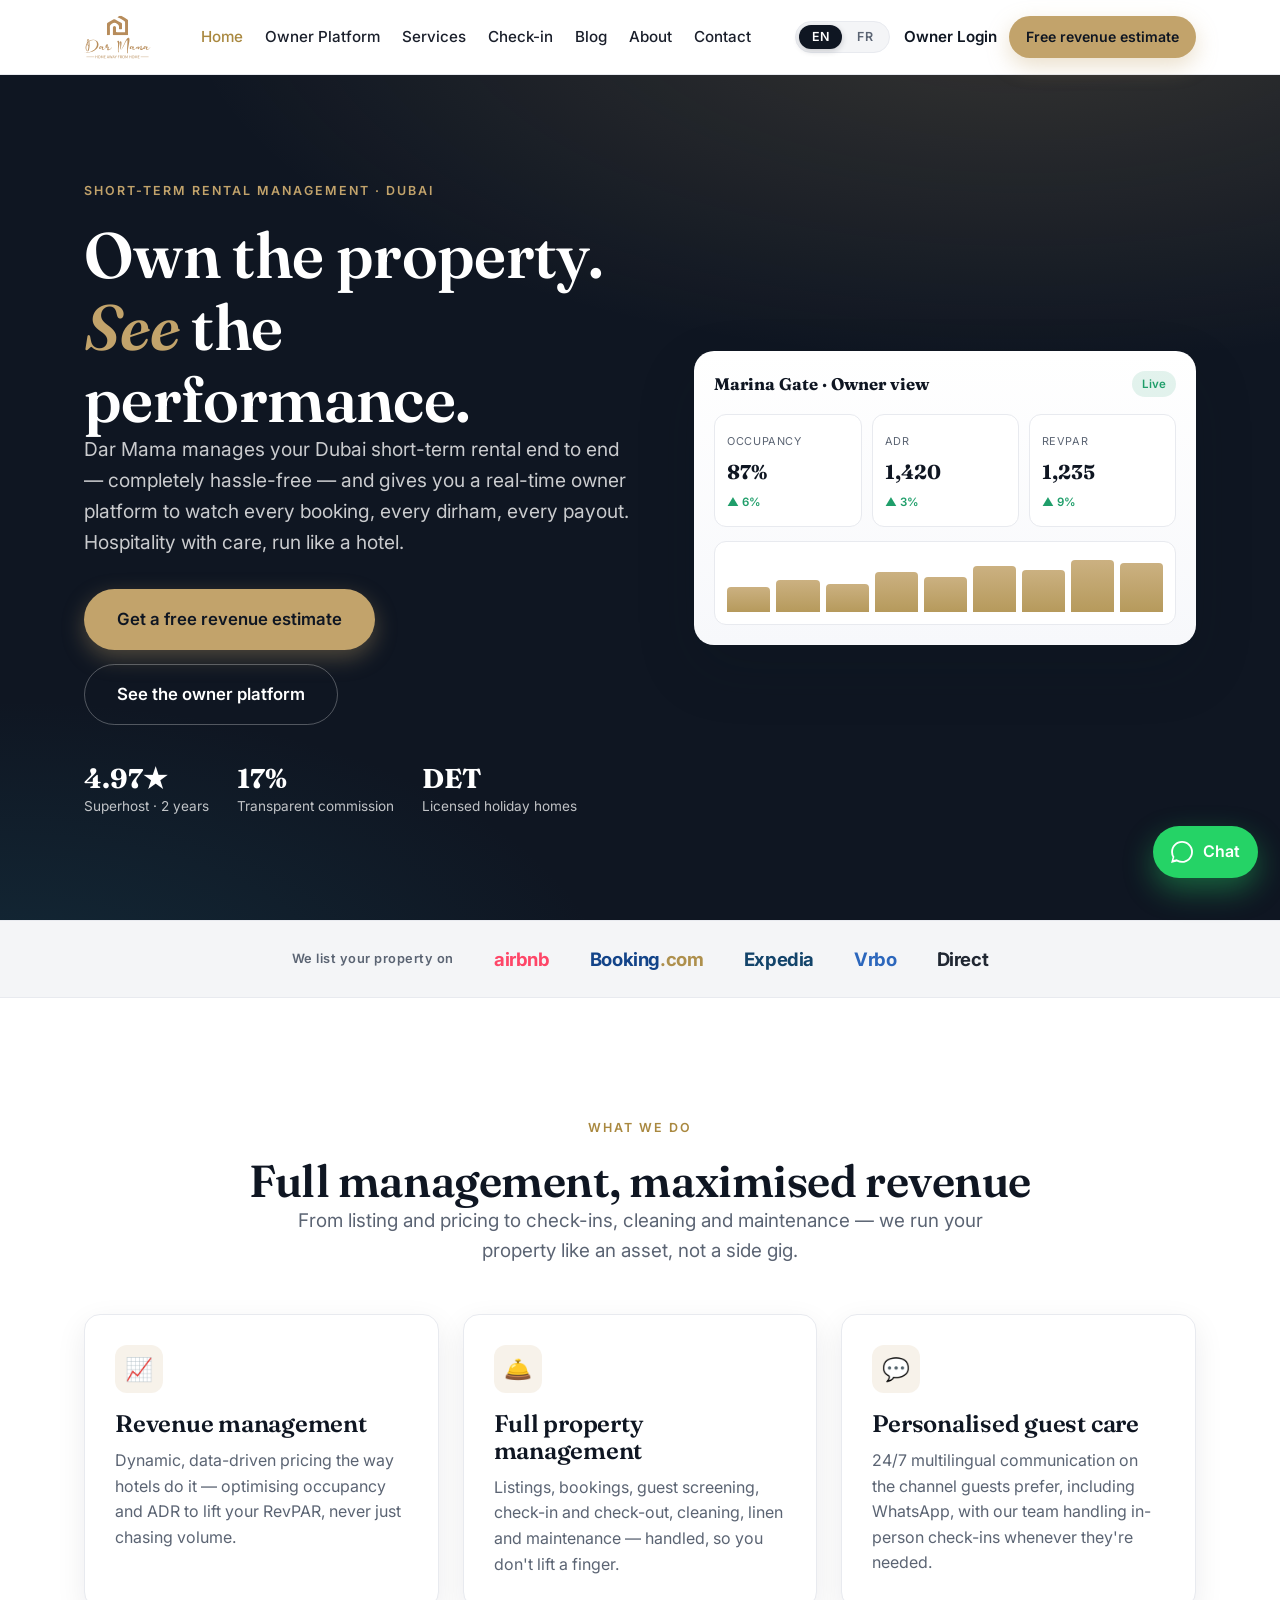
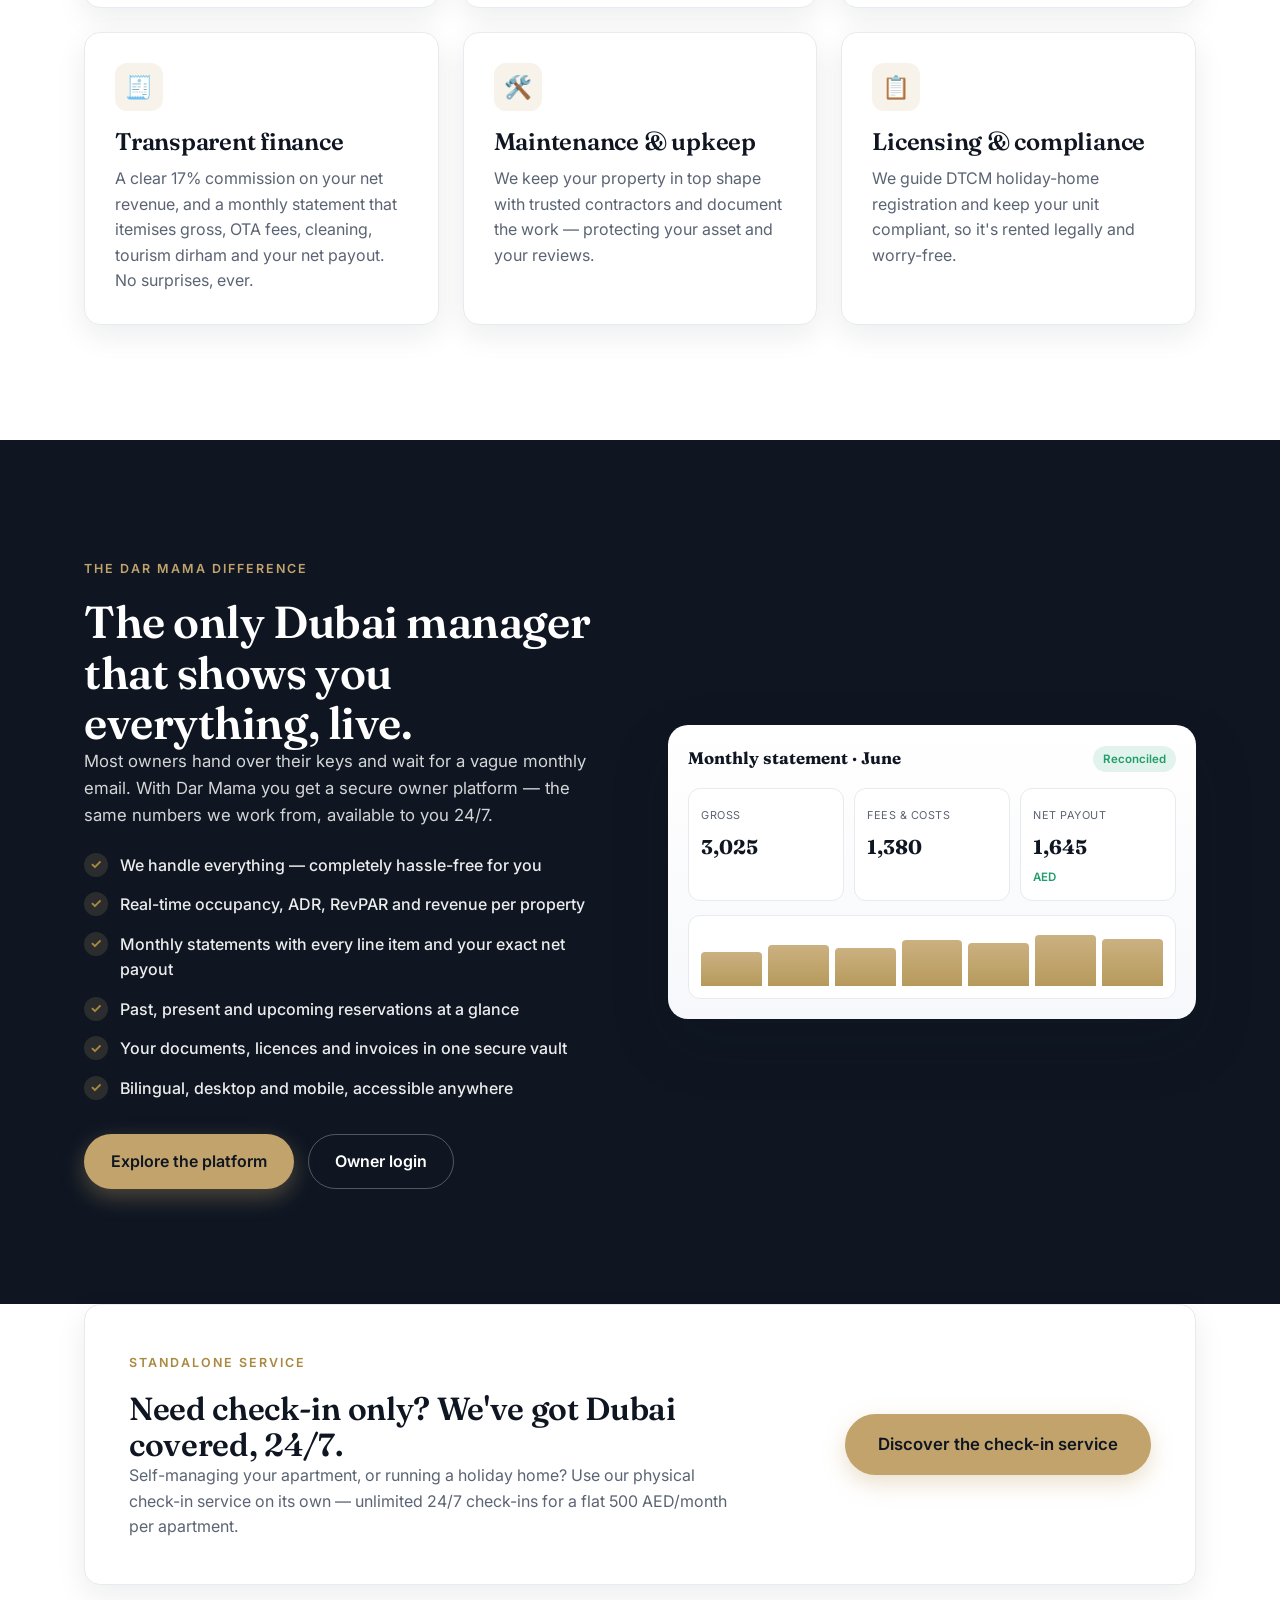
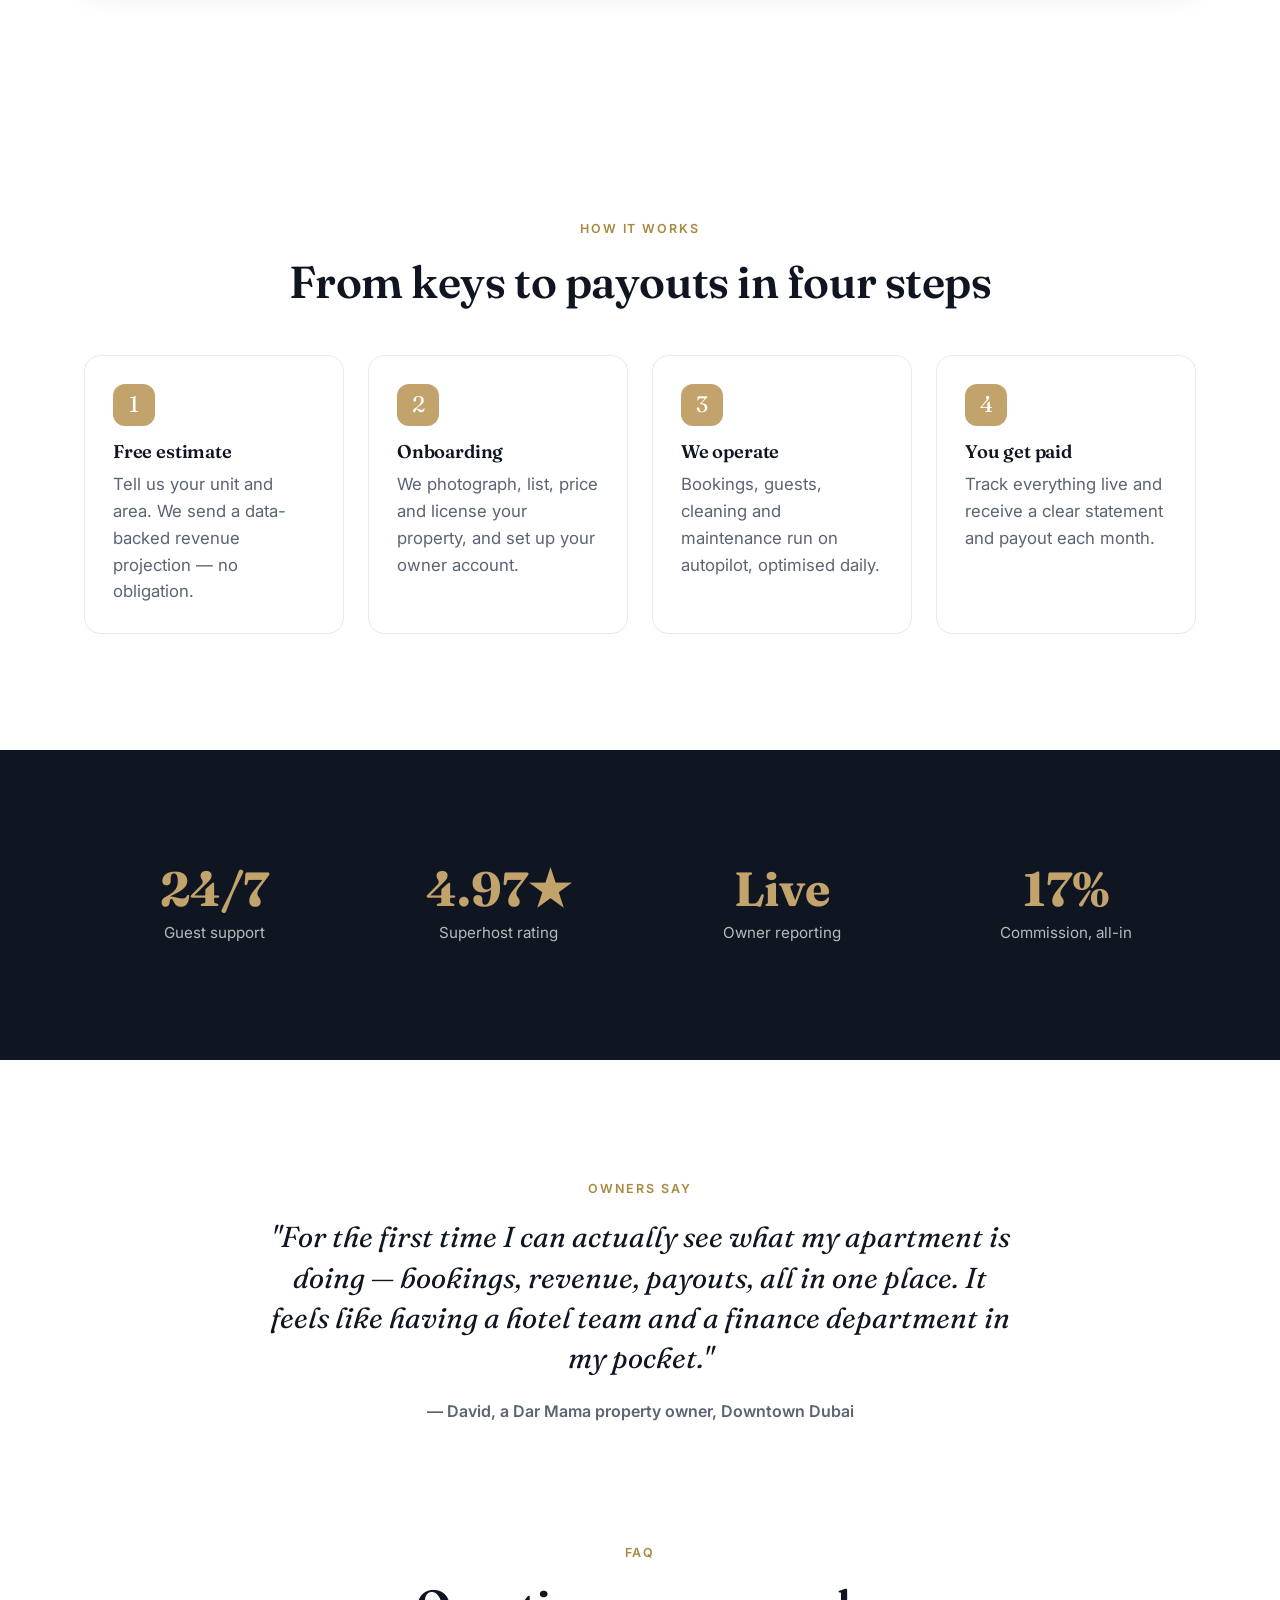
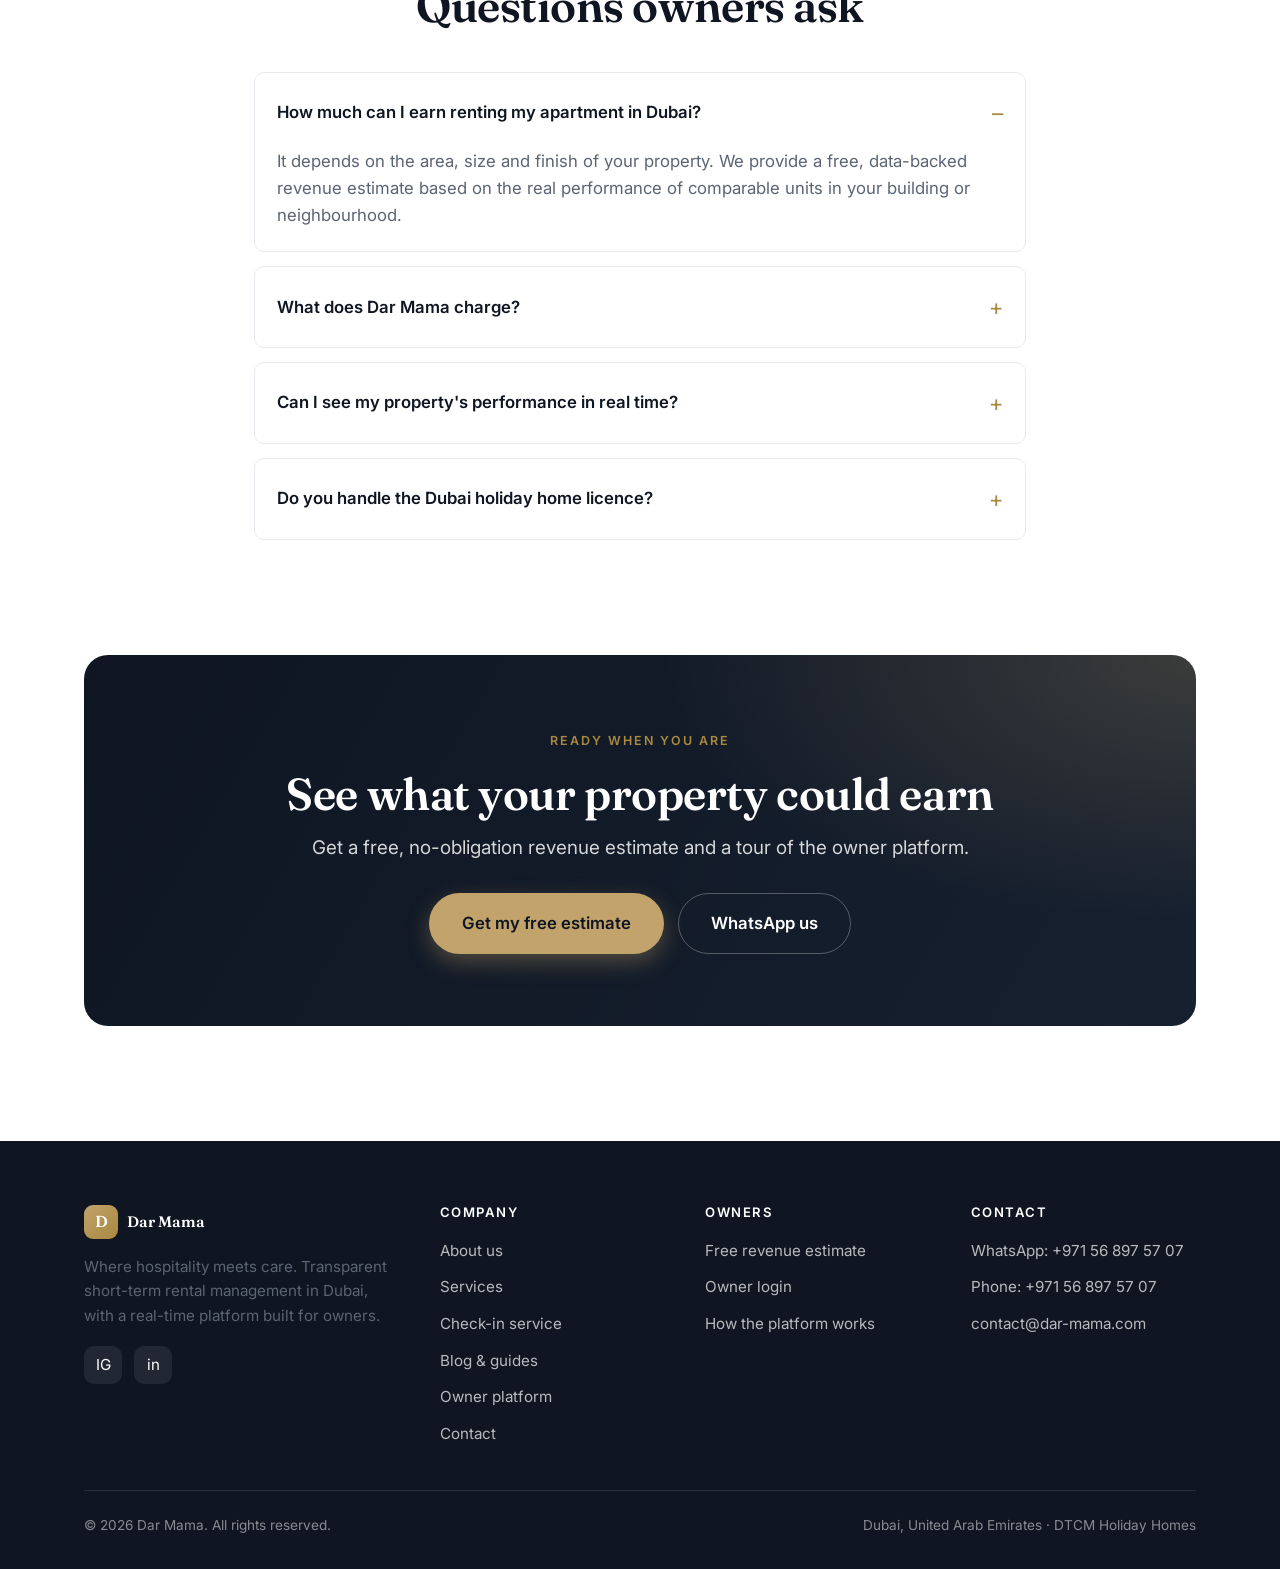
==== commit 884e4e61: "DTCM -> DET (licence holiday homes) + favicon symbole sur toutes les pages" ====
--- a/index.html
+++ b/index.html
@@ -17,6 +17,8 @@
 <link rel="preconnect" href="https://fonts.googleapis.com">
 <link rel="preconnect" href="https://fonts.gstatic.com" crossorigin>
 <link href="https://fonts.googleapis.com/css2?family=Fraunces:ital,opsz,wght@0,9..144,500;0,9..144,600;1,9..144,500&family=Inter:wght@400;500;600;700&display=swap" rel="stylesheet">
+<link rel="icon" type="image/svg+xml" href="images/symbol.svg">
+<link rel="apple-touch-icon" href="images/symbol.svg">
 <link rel="stylesheet" href="css/styles.css">
 <script type="application/ld+json">
 {
@@ -36,7 +38,7 @@
     {"@type":"Question","name":"How much can I earn renting my apartment in Dubai?","acceptedAnswer":{"@type":"Answer","text":"It depends on the area, size and finish of your property. We provide a free, data-backed revenue estimate based on real performance of comparable units in your building or neighbourhood."}},
     {"@type":"Question","name":"What does Dar Mama charge?","acceptedAnswer":{"@type":"Answer","text":"A simple, transparent 17% fee, charged only on your net revenue. Net means the gross booking amount minus the booking platform's commission, the cleaning fee and the Dubai tourism tax. The 17% applies to that net base, and every line is itemised in your monthly statement."}},
     {"@type":"Question","name":"Can I see my property's performance in real time?","acceptedAnswer":{"@type":"Answer","text":"Yes. Every owner gets a secure login to the Dar Mama owner platform with live occupancy, ADR, RevPAR, revenue, statements and documents."}},
-    {"@type":"Question","name":"Do you handle the Dubai holiday home licence?","acceptedAnswer":{"@type":"Answer","text":"Yes, we guide you through DTCM holiday home registration and handle the operational compliance so your unit is rented legally."}}
+    {"@type":"Question","name":"Do you handle the Dubai holiday home licence?","acceptedAnswer":{"@type":"Answer","text":"Yes, we guide you through DET holiday home registration and handle the operational compliance so your unit is rented legally."}}
   ]
 }
 </script>
@@ -86,7 +88,7 @@
       <div class="hero-trust">
         <div><b>4.97★</b><span data-i18n="h_trust_s1">Superhost · 2 years</span></div>
         <div><b>17%</b><span data-i18n="h_trust_s2">Transparent commission</span></div>
-        <div><b>DTCM</b><span data-i18n="h_trust_s3">Licensed holiday homes</span></div>
+        <div><b>DET</b><span data-i18n="h_trust_s3">Licensed holiday homes</span></div>
       </div>
     </div>
     <div class="hero-mock" aria-hidden="true">
@@ -140,7 +142,7 @@
     <article class="card"><div class="ico">💬</div><h3 data-i18n="h_c3_t">Personalised guest care</h3><p data-i18n="h_c3_b">24/7 multilingual communication on the channel guests prefer, including WhatsApp, with our team handling in-person check-ins whenever they're needed.</p></article>
     <article class="card"><div class="ico">🧾</div><h3 data-i18n="h_c4_t">Transparent finance</h3><p data-i18n="h_c4_b">A clear 17% commission on your net revenue, and a monthly statement that itemises gross, OTA fees, cleaning, tourism dirham and your net payout. No surprises, ever.</p></article>
     <article class="card"><div class="ico">🛠️</div><h3 data-i18n="h_c5_t">Maintenance &amp; upkeep</h3><p data-i18n="h_c5_b">We keep your property in top shape with trusted contractors and document the work — protecting your asset and your reviews.</p></article>
-    <article class="card"><div class="ico">📋</div><h3 data-i18n="h_c6_t">Licensing &amp; compliance</h3><p data-i18n="h_c6_b">We guide DTCM holiday-home registration and keep your unit compliant, so it's rented legally and worry-free.</p></article>
+    <article class="card"><div class="ico">📋</div><h3 data-i18n="h_c6_t">Licensing &amp; compliance</h3><p data-i18n="h_c6_b">We guide DET holiday-home registration and keep your unit compliant, so it's rented legally and worry-free.</p></article>
   </div>
 </section>
 
@@ -229,7 +231,7 @@
     <details open><summary data-i18n="h_q1">How much can I earn renting my apartment in Dubai?</summary><p data-i18n="h_a1">It depends on the area, size and finish of your property. We provide a free, data-backed revenue estimate based on the real performance of comparable units in your building or neighbourhood.</p></details>
     <details><summary data-i18n="h_q2">What does Dar Mama charge?</summary><p data-i18n="h_a2">A simple, transparent 17% fee — and only on your NET revenue. "Net" means what's left after the booking platform's own commission, the cleaning fee and the Dubai tourism tax are deducted from the gross booking amount. Our 17% applies to that net base, and every line is laid out in your monthly statement so you can see exactly how your payout is built.</p></details>
     <details><summary data-i18n="h_q3">Can I see my property's performance in real time?</summary><p data-i18n="h_a3">Yes. Every owner gets a secure login to the Dar Mama owner platform with live occupancy, ADR, RevPAR, revenue, statements and documents.</p></details>
-    <details><summary data-i18n="h_q4">Do you handle the Dubai holiday home licence?</summary><p data-i18n="h_a4">Yes. We guide you through DTCM holiday-home registration and handle operational compliance so your unit is rented legally.</p></details>
+    <details><summary data-i18n="h_q4">Do you handle the Dubai holiday home licence?</summary><p data-i18n="h_a4">Yes. We guide you through DET holiday-home registration and handle operational compliance so your unit is rented legally.</p></details>
   </div>
 </section>
 
@@ -281,7 +283,7 @@
     </div>
     <div class="footer-bottom">
       <span data-i18n="foot_rights">© 2026 Dar Mama. All rights reserved.</span>
-      <span data-i18n="foot_loc">Dubai, United Arab Emirates · DTCM Holiday Homes</span>
+      <span data-i18n="foot_loc">Dubai, United Arab Emirates · DET holiday homes (formerly DTCM)</span>
     </div>
   </div>
 </footer>
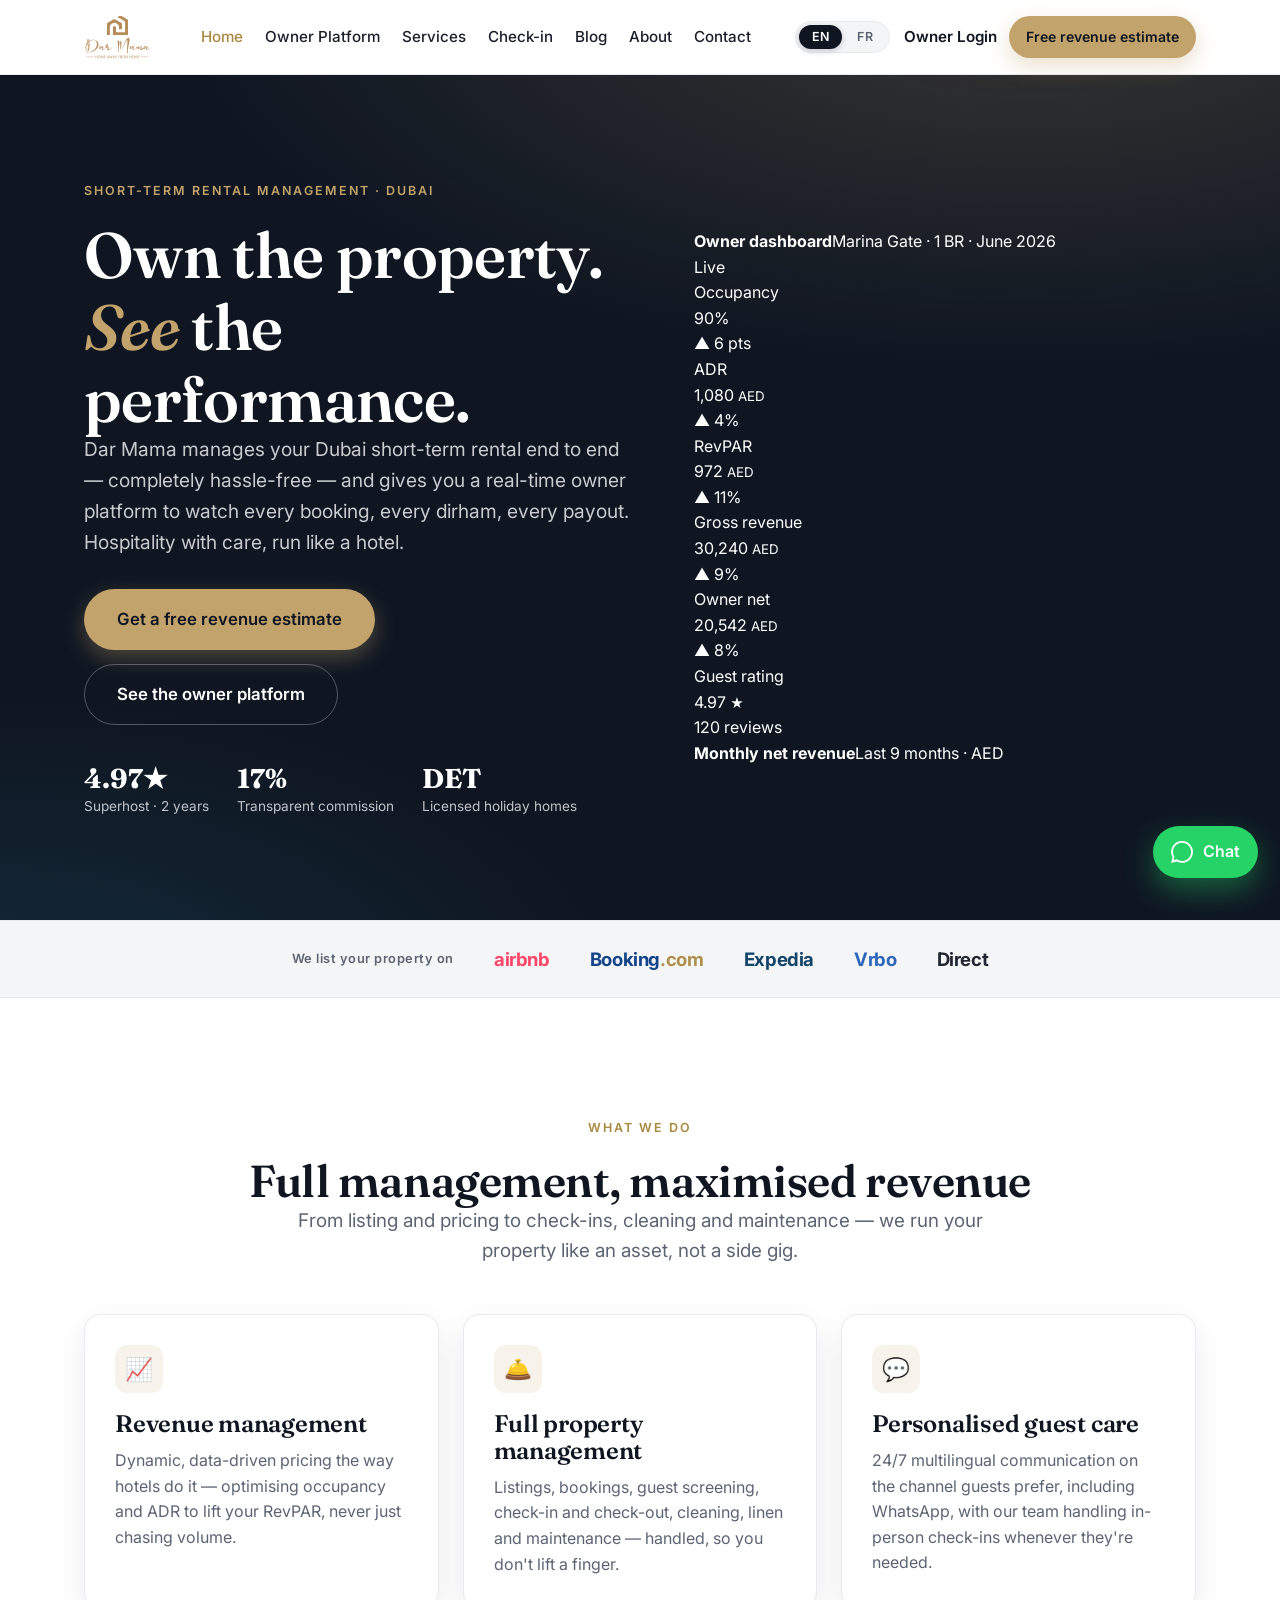
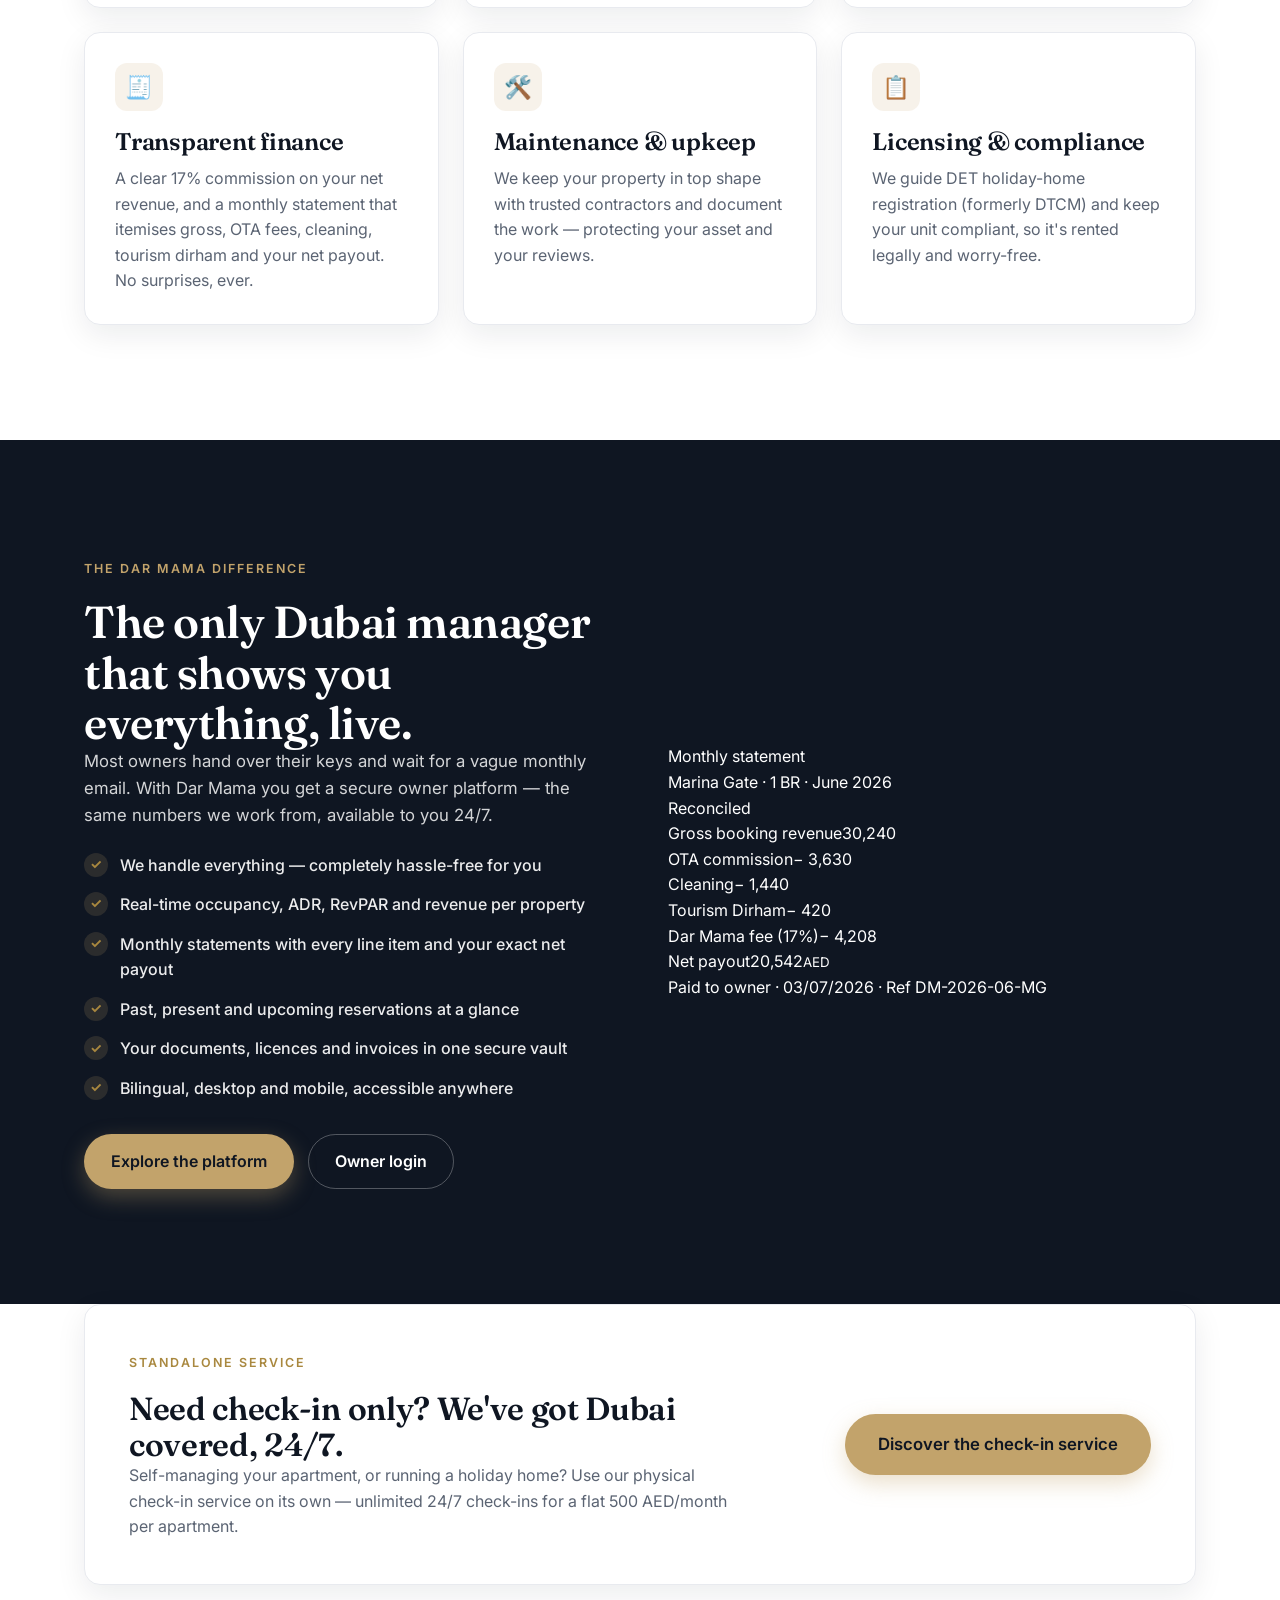
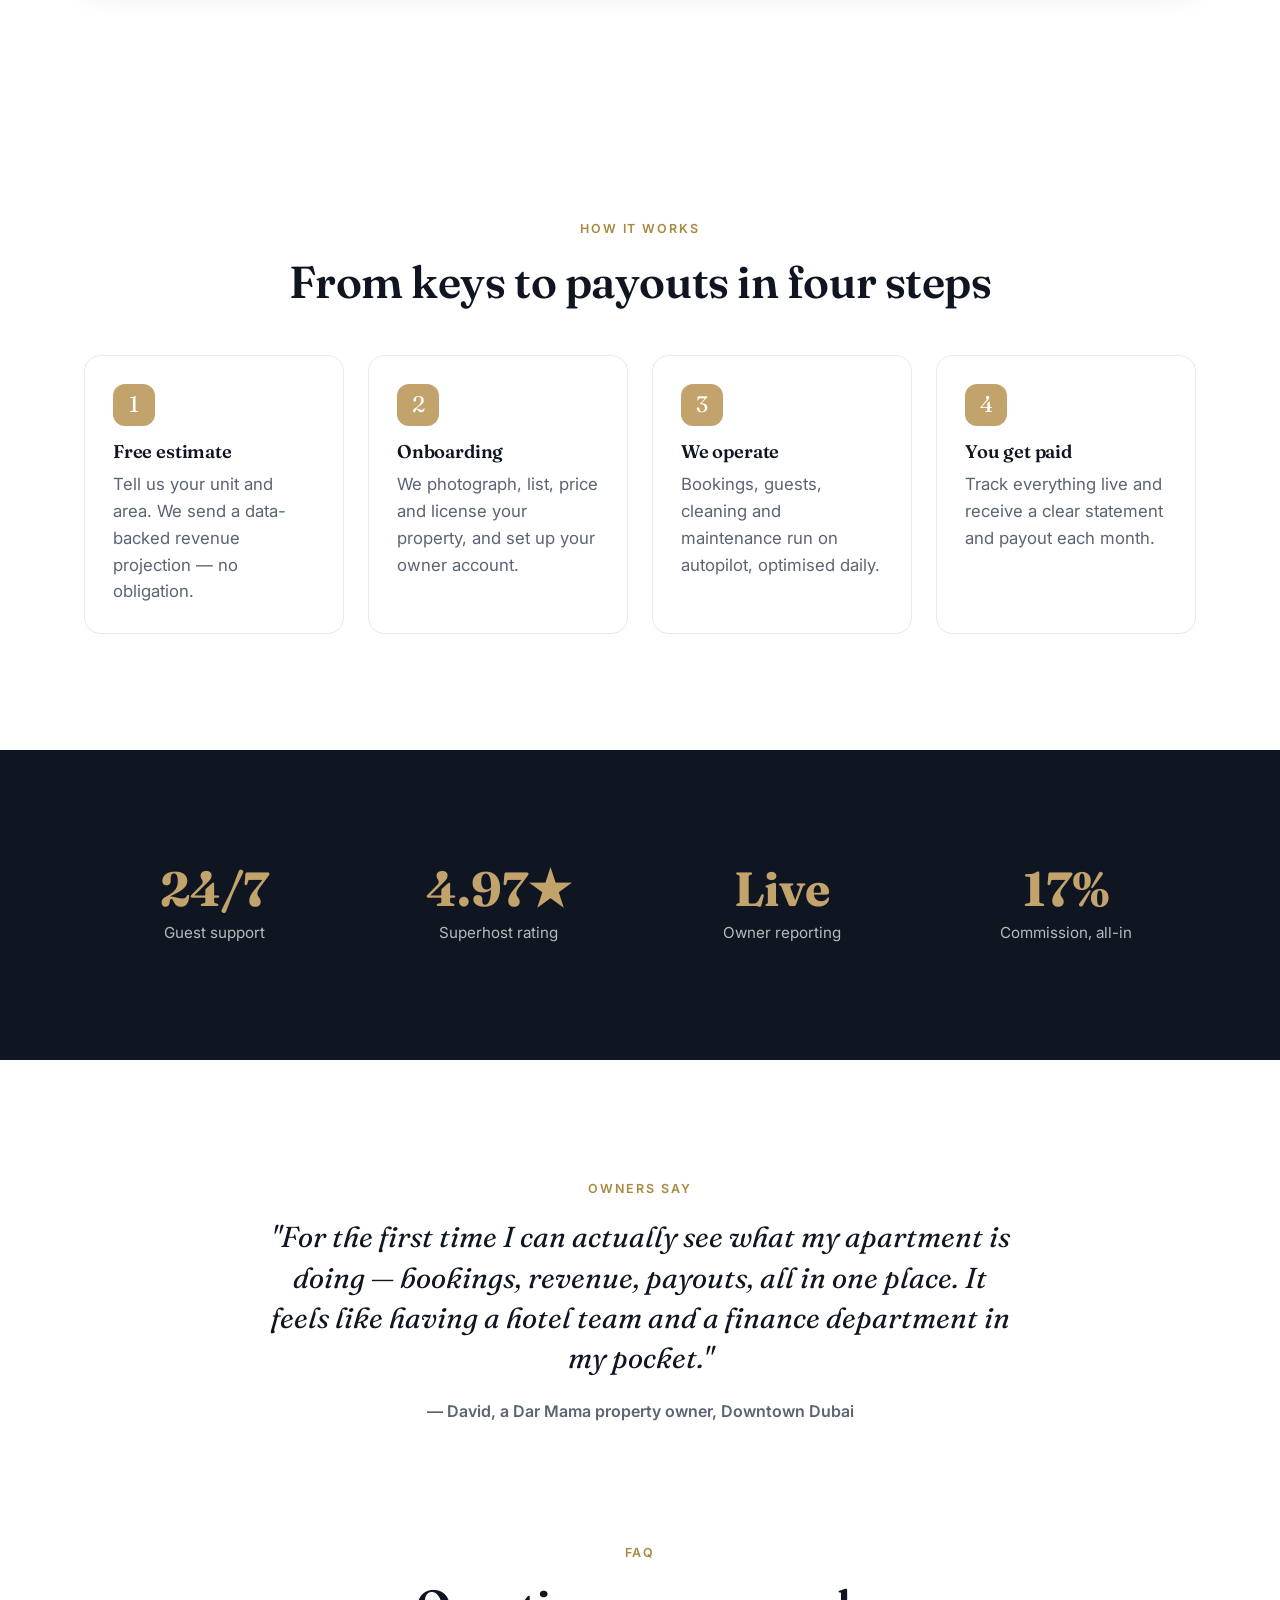
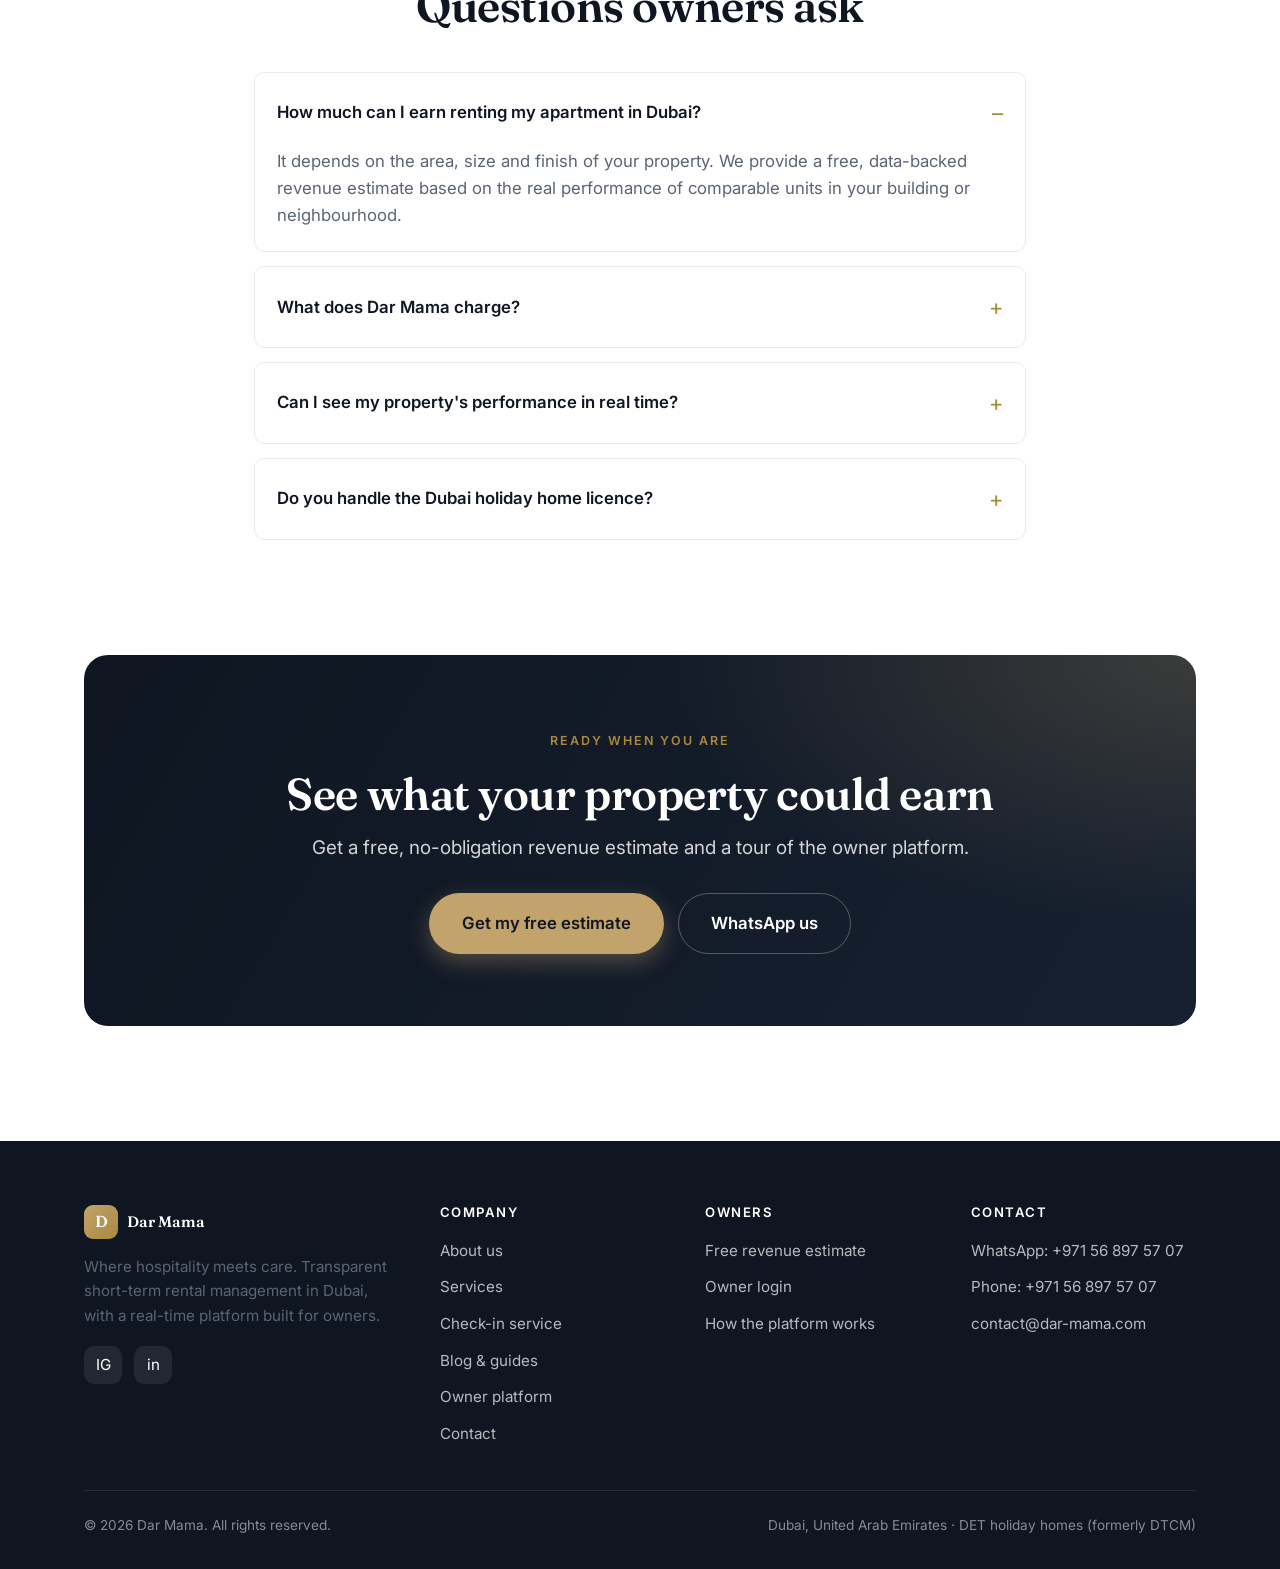
==== commit a2ca1fb4: "Owner-interface visuals + coherent numbers" ====
--- a/index.html
+++ b/index.html
@@ -20,6 +20,7 @@
 <link rel="icon" type="image/svg+xml" href="images/symbol.svg">
 <link rel="apple-touch-icon" href="images/symbol.svg">
 <link rel="stylesheet" href="css/styles.css">
+<link rel="stylesheet" href="css/components.css">
 <script type="application/ld+json">
 {
   "@context":"https://schema.org","@type":"ProfessionalService","name":"Dar Mama",
@@ -28,7 +29,6 @@
   "email":"contact@dar-mama.com","telephone":"+971568975707",
   "areaServed":{"@type":"City","name":"Dubai"},
   "address":{"@type":"PostalAddress","addressLocality":"Dubai","addressCountry":"AE"},
-  "aggregateRating":{"@type":"AggregateRating","ratingValue":"4.97","bestRating":"5","ratingCount":"100"},
   "sameAs":["https://www.instagram.com/dar_mama_dubai/","https://www.linkedin.com/company/dar-mama/"]
 }
 </script>
@@ -91,15 +91,28 @@
         <div><b>DET</b><span data-i18n="h_trust_s3">Licensed holiday homes</span></div>
       </div>
     </div>
-    <div class="hero-mock" aria-hidden="true">
-      <div class="mock-top"><b>Marina Gate · Owner view</b><span class="pill">Live</span></div>
-      <div class="mock-kpis">
-        <div class="mock-kpi"><span>Occupancy</span><b>87%</b><i>▲ 6%</i></div>
-        <div class="mock-kpi"><span>ADR</span><b>1,420</b><i>▲ 3%</i></div>
-        <div class="mock-kpi"><span>RevPAR</span><b>1,235</b><i>▲ 9%</i></div>
-      </div>
-      <div class="mock-chart">
-        <i style="height:42%"></i><i style="height:55%"></i><i style="height:48%"></i><i style="height:68%"></i><i style="height:60%"></i><i style="height:78%"></i><i style="height:72%"></i><i style="height:90%"></i><i style="height:84%"></i>
+    <div class="app-mock" aria-hidden="true">
+      <div class="am-bar">
+        <div class="am-title"><b>Owner dashboard</b><span>Marina Gate · 1 BR · June 2026</span></div>
+        <span class="am-live">Live</span>
+      </div>
+      <div class="am-body">
+        <div class="am-kpis">
+          <div class="am-kpi"><div class="lbl">Occupancy</div><div class="val">90%</div><div class="dlt">▲ 6 pts</div></div>
+          <div class="am-kpi"><div class="lbl">ADR</div><div class="val">1,080<small> AED</small></div><div class="dlt">▲ 4%</div></div>
+          <div class="am-kpi"><div class="lbl">RevPAR</div><div class="val">972<small> AED</small></div><div class="dlt">▲ 11%</div></div>
+        </div>
+        <div class="am-kpis">
+          <div class="am-kpi"><div class="lbl">Gross revenue</div><div class="val">30,240<small> AED</small></div><div class="dlt">▲ 9%</div></div>
+          <div class="am-kpi"><div class="lbl">Owner net</div><div class="val">20,542<small> AED</small></div><div class="dlt">▲ 8%</div></div>
+          <div class="am-kpi"><div class="lbl">Guest rating</div><div class="val">4.97<small> ★</small></div><div class="dlt flat">120 reviews</div></div>
+        </div>
+        <div class="am-chart-card">
+          <div class="am-chart-head"><b>Monthly net revenue</b><span>Last 9 months · AED</span></div>
+          <div class="am-chart">
+            <i style="height:46%"></i><i style="height:52%"></i><i style="height:58%"></i><i style="height:55%"></i><i style="height:68%"></i><i style="height:74%"></i><i style="height:82%"></i><i style="height:90%"></i><i class="cur" style="height:97%"></i>
+          </div>
+        </div>
       </div>
     </div>
   </div>
@@ -165,15 +178,19 @@
         <a class="btn btn-ghost on-dark" href="https://app.dar-mama.com" rel="nofollow" data-i18n="h_op_cta2">Owner login</a>
       </div>
     </div>
-    <div class="hero-mock">
-      <div class="mock-top"><b>Monthly statement · June</b><span class="pill">Reconciled</span></div>
-      <div class="mock-kpis">
-        <div class="mock-kpi"><span>Gross</span><b>3,025</b></div>
-        <div class="mock-kpi"><span>Fees &amp; costs</span><b>1,380</b></div>
-        <div class="mock-kpi"><span>Net payout</span><b>1,645</b><i>AED</i></div>
-      </div>
-      <div class="mock-chart">
-        <i style="height:60%"></i><i style="height:72%"></i><i style="height:66%"></i><i style="height:80%"></i><i style="height:75%"></i><i style="height:88%"></i><i style="height:82%"></i>
+    <div class="stmt-mock" aria-hidden="true">
+      <div class="sm-head">
+        <div><div class="sm-brand">Monthly statement</div><div class="sm-sub">Marina Gate · 1 BR · June 2026</div></div>
+        <span class="sm-badge">Reconciled</span>
+      </div>
+      <div class="sm-body">
+        <div class="sm-line gross"><span class="k">Gross booking revenue</span><span class="v">30,240</span></div>
+        <div class="sm-line"><span class="k">OTA commission</span><span class="v neg">− 3,630</span></div>
+        <div class="sm-line"><span class="k">Cleaning</span><span class="v neg">− 1,440</span></div>
+        <div class="sm-line"><span class="k">Tourism Dirham</span><span class="v neg">− 420</span></div>
+        <div class="sm-line"><span class="k">Dar Mama fee (17%)</span><span class="v neg">− 4,208</span></div>
+        <div class="sm-net"><span class="k">Net payout</span><span class="v">20,542<small>AED</small></span></div>
+        <div class="sm-foot">Paid to owner · 03/07/2026 · Ref DM-2026-06-MG</div>
       </div>
     </div>
   </div>
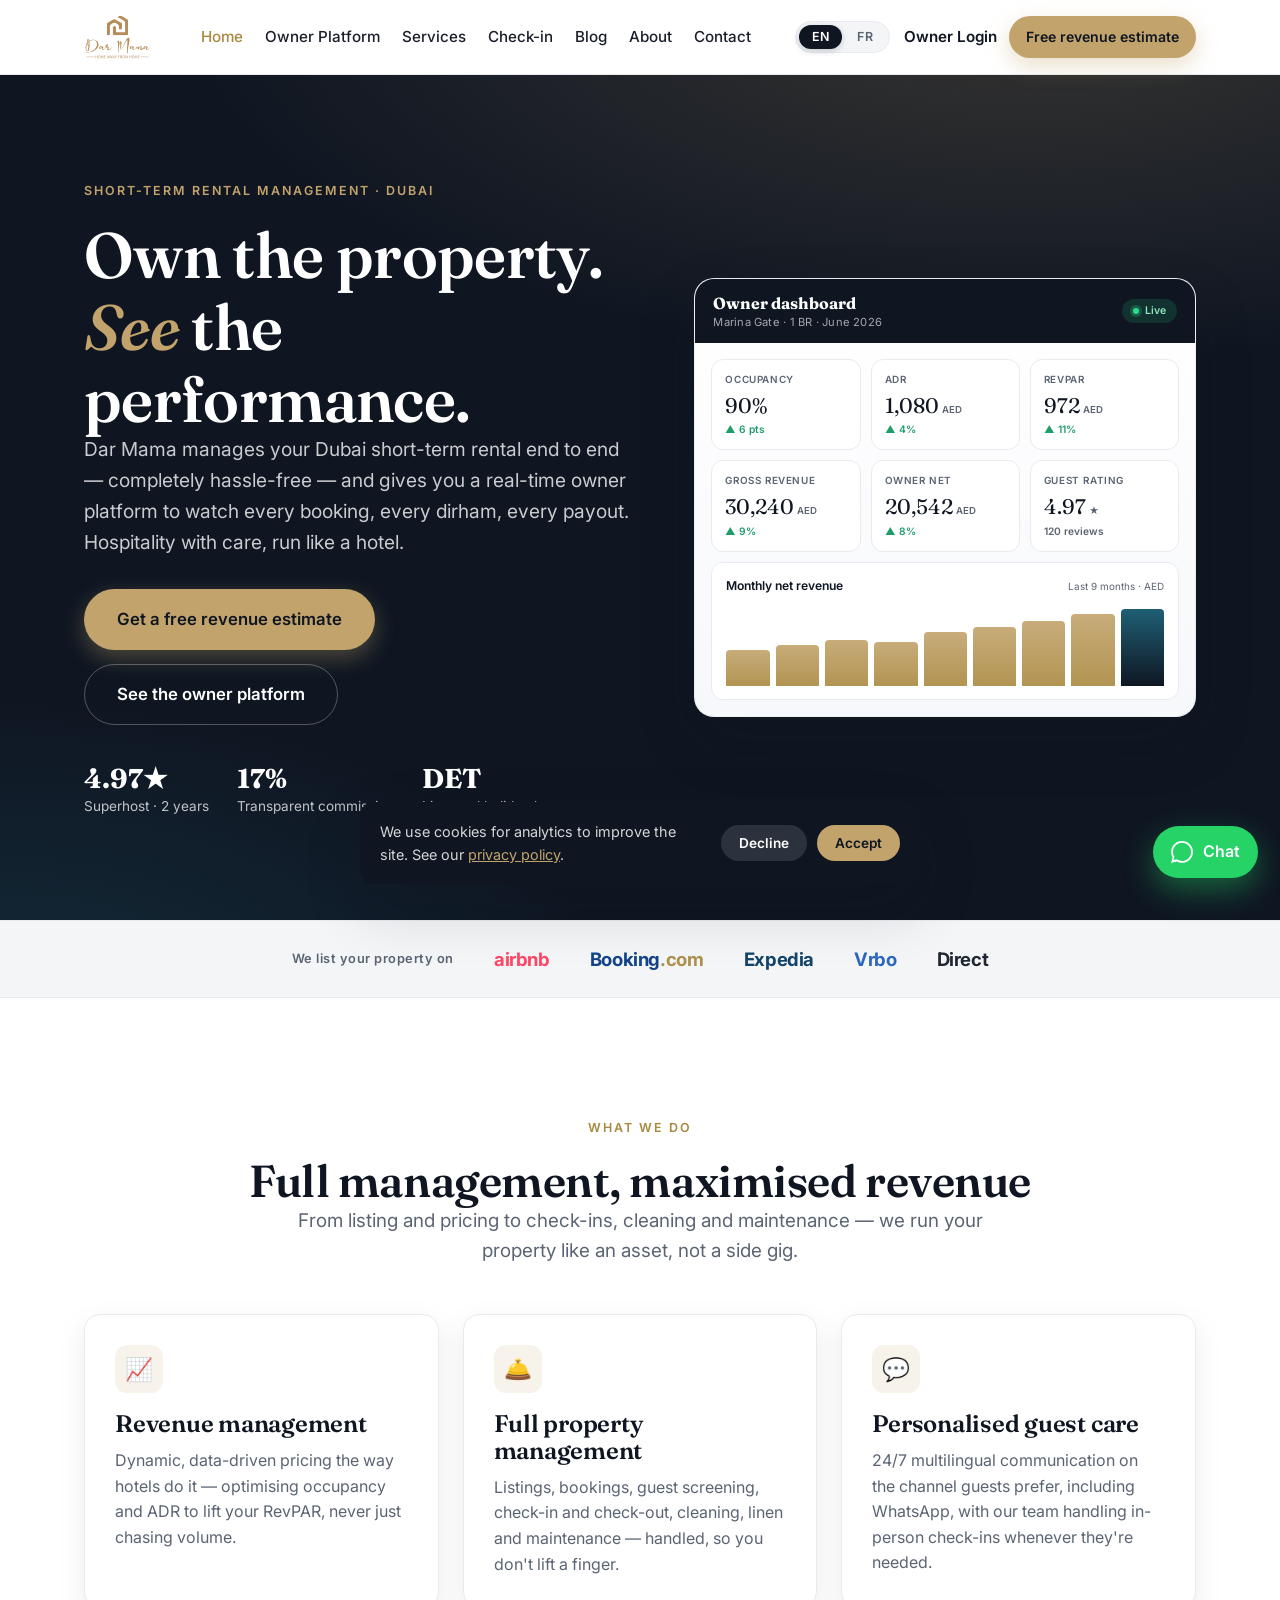
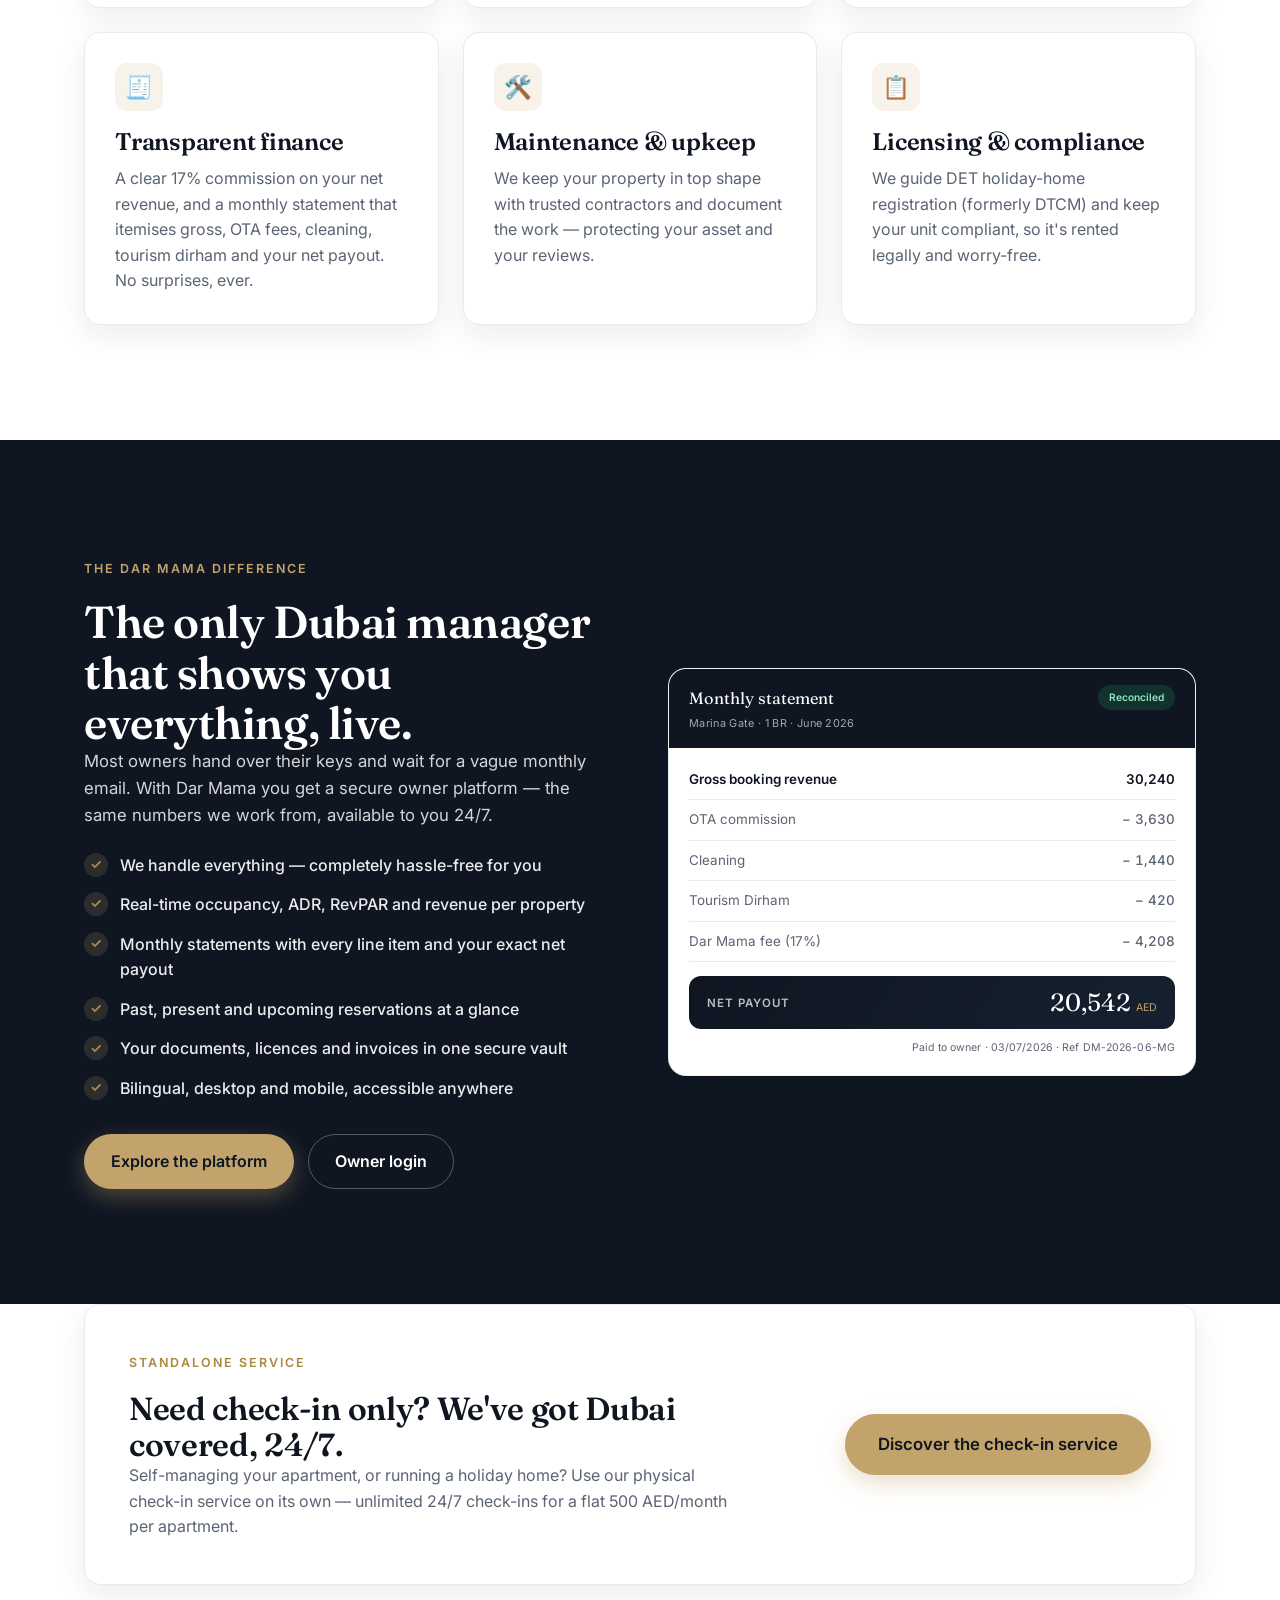
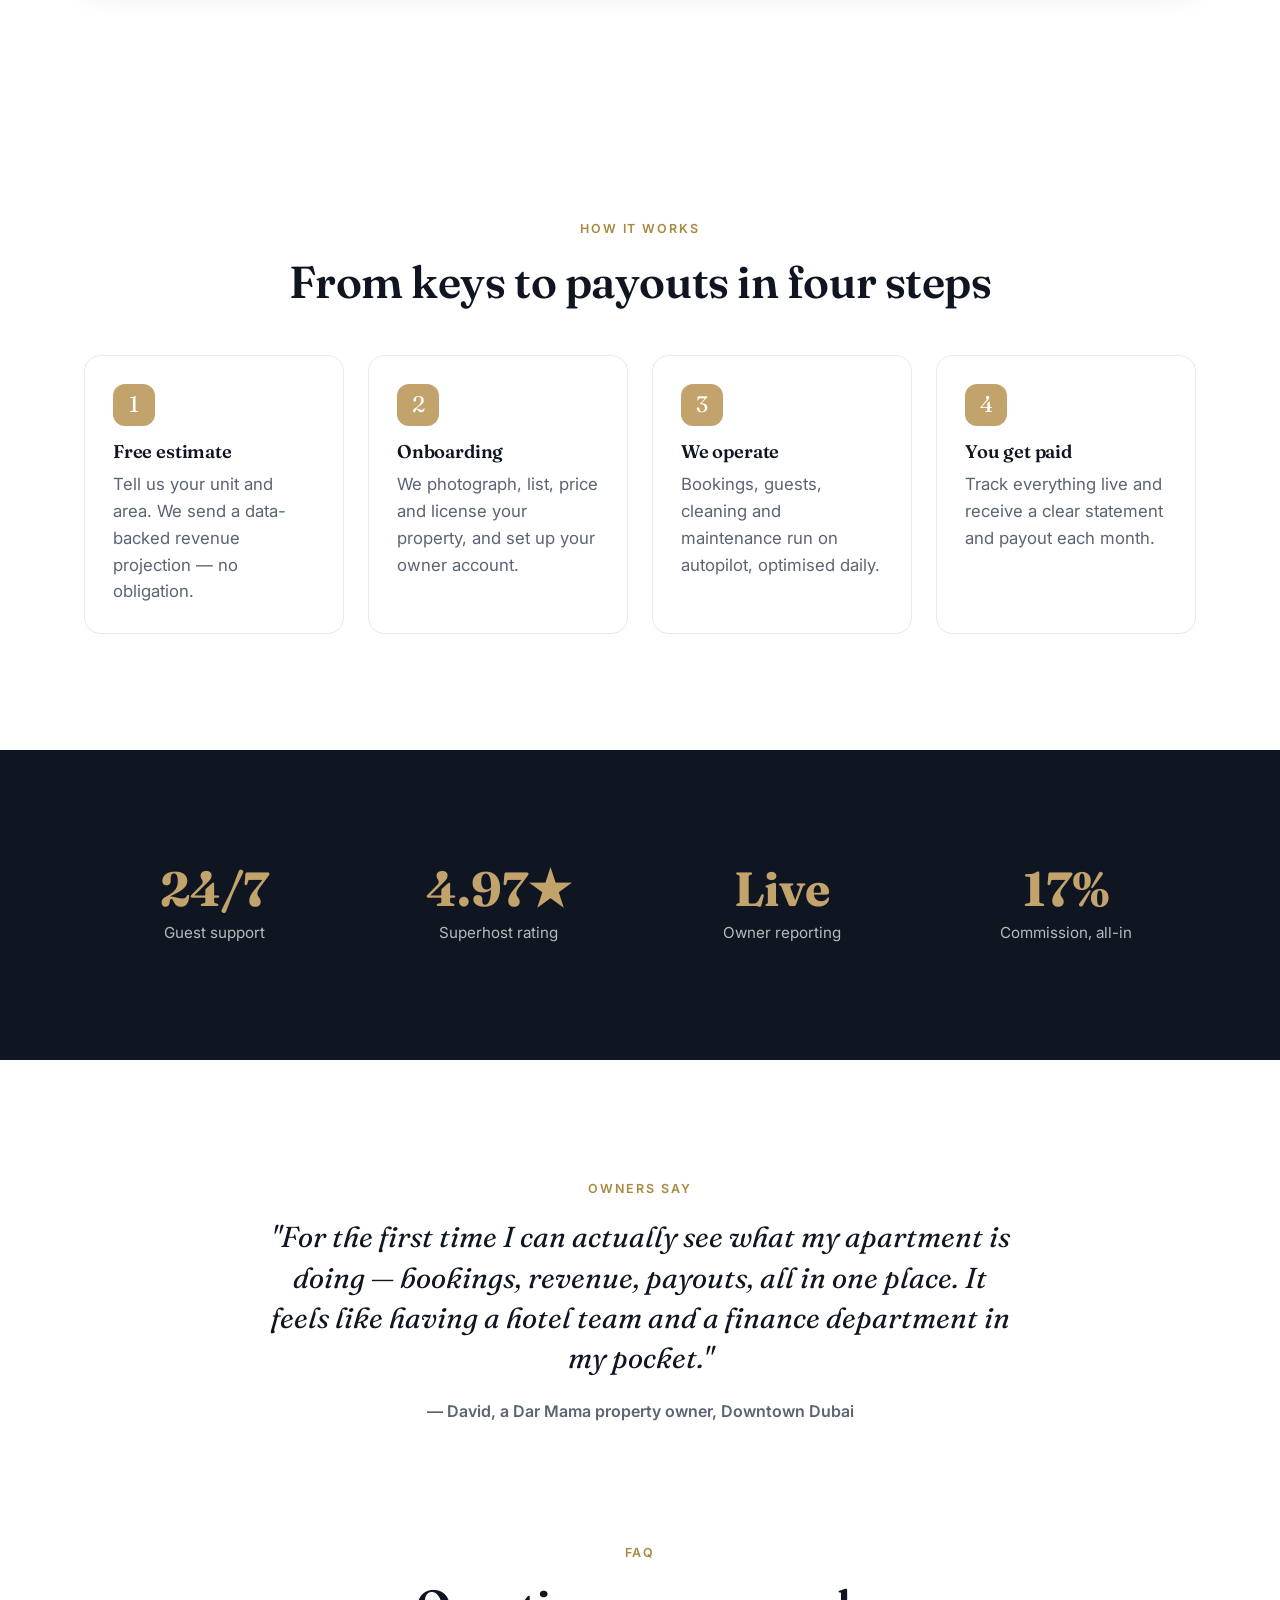
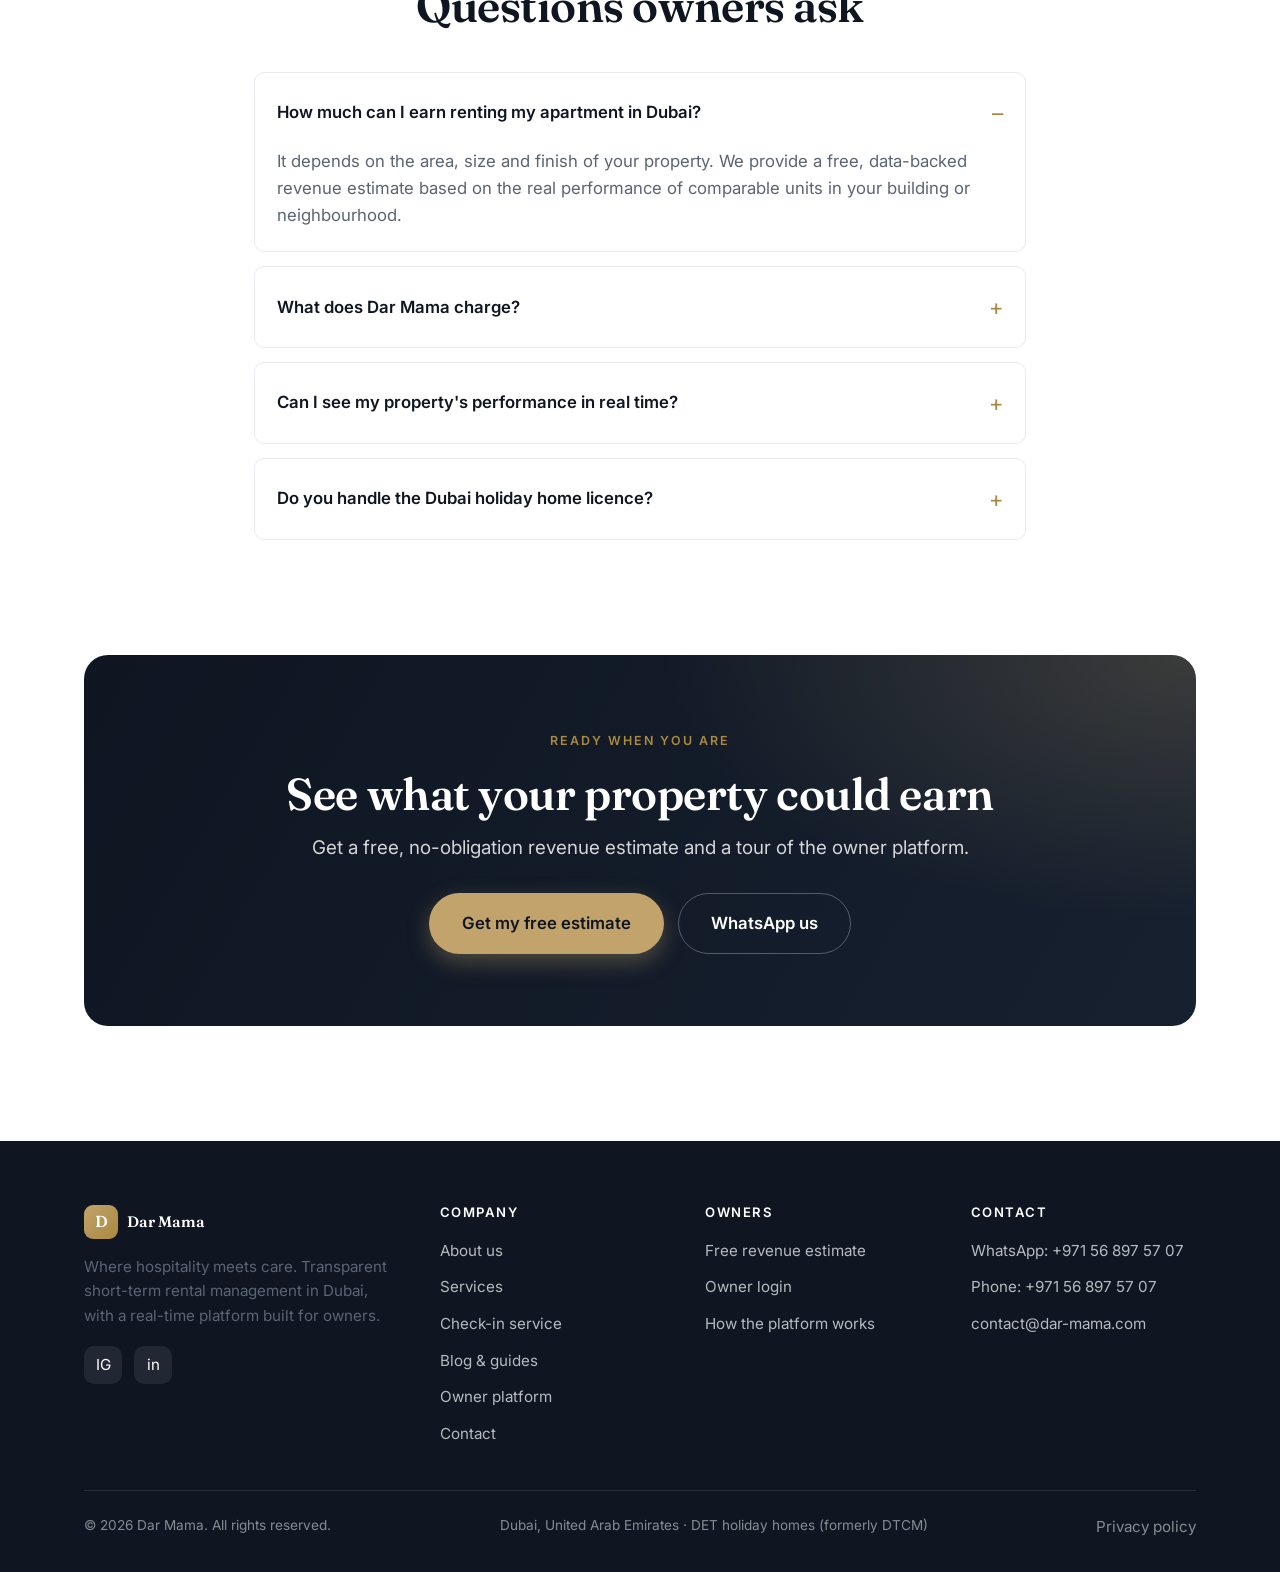
==== commit 656377df: "Add files via upload" ====
--- a/index.html
+++ b/index.html
@@ -20,7 +20,7 @@
 <link rel="icon" type="image/svg+xml" href="images/symbol.svg">
 <link rel="apple-touch-icon" href="images/symbol.svg">
 <link rel="stylesheet" href="css/styles.css">
-<link rel="stylesheet" href="css/components.css">
+<link rel="stylesheet" href="css/components.css?v=2">
 <script type="application/ld+json">
 {
   "@context":"https://schema.org","@type":"ProfessionalService","name":"Dar Mama",
--- a/css/components.css
+++ b/css/components.css
@@ -0,0 +1,123 @@
+
+/* ============================================================
+   Owner-platform UI reproductions (marketing visuals)
+   Faithful to the real Dar Mama owner dashboard & statement.
+   Numbers are illustrative but internally coherent (gross → net).
+   ============================================================ */
+.app-mock{background:linear-gradient(180deg,#fff,#f7f8fb);border-radius:20px;
+  box-shadow:var(--shadow-lg);border:1px solid rgba(15,22,34,.06);overflow:hidden;color:var(--ink)}
+.app-mock .am-bar{display:flex;align-items:center;justify-content:space-between;gap:12px;
+  padding:14px 18px;background:var(--navy);color:#fff}
+.app-mock .am-title{display:flex;flex-direction:column;line-height:1.25}
+.app-mock .am-title b{font-family:"Fraunces",serif;font-size:1rem;color:#fff}
+.app-mock .am-title span{font-size:.7rem;color:rgba(255,255,255,.62);letter-spacing:.02em;margin-top:2px}
+.app-mock .am-live{font-size:.66rem;font-weight:600;color:#8fe6bd;background:rgba(31,158,106,.2);
+  padding:4px 11px;border-radius:999px;display:inline-flex;align-items:center;gap:6px;white-space:nowrap}
+.app-mock .am-live::before{content:"";width:6px;height:6px;border-radius:50%;background:#2fd88a;
+  box-shadow:0 0 0 3px rgba(47,216,138,.25)}
+.app-mock .am-body{padding:16px}
+.am-kpis{display:grid;grid-template-columns:repeat(3,1fr);gap:10px}
+.am-kpis + .am-kpis{margin-top:10px}
+.am-kpi{background:#fff;border:1px solid var(--line);border-radius:12px;padding:12px 13px}
+.am-kpi .lbl{font-size:.62rem;color:var(--muted);text-transform:uppercase;letter-spacing:.06em;font-weight:600}
+.am-kpi .val{font-family:"Fraunces",serif;font-size:1.32rem;color:var(--navy);line-height:1.1;margin-top:6px;
+  font-variant-numeric:tabular-nums}
+.am-kpi .val small{font-size:.6rem;font-weight:600;color:var(--muted);font-family:"Inter"}
+.am-kpi .dlt{font-size:.64rem;font-weight:600;color:var(--green);margin-top:4px;display:flex;align-items:center;gap:4px}
+.am-kpi .dlt.flat{color:var(--muted)}
+.am-chart-card{background:#fff;border:1px solid var(--line);border-radius:12px;padding:13px 14px;margin-top:10px}
+.am-chart-head{display:flex;align-items:baseline;justify-content:space-between;margin-bottom:11px}
+.am-chart-head b{font-size:.76rem;color:var(--navy);font-weight:600}
+.am-chart-head span{font-size:.62rem;color:var(--muted)}
+.am-chart{display:flex;align-items:flex-end;gap:6px;height:80px}
+.am-chart i{flex:1;background:linear-gradient(180deg,var(--gold),var(--gold-dark));border-radius:4px 4px 0 0;opacity:.9}
+.am-chart i.cur{background:linear-gradient(180deg,var(--teal),var(--navy));opacity:1}
+
+/* ---------- faithful monthly statement ---------- */
+.stmt-mock{background:#fff;border-radius:18px;box-shadow:var(--shadow-lg);overflow:hidden;
+  color:var(--ink);border:1px solid rgba(15,22,34,.06)}
+.stmt-mock .sm-head{padding:16px 20px;background:var(--navy);color:#fff;
+  display:flex;justify-content:space-between;align-items:flex-start;gap:12px}
+.stmt-mock .sm-brand{font-family:"Fraunces",serif;font-size:1.02rem}
+.stmt-mock .sm-sub{font-size:.68rem;color:rgba(255,255,255,.62);margin-top:3px;letter-spacing:.03em}
+.stmt-mock .sm-badge{font-size:.64rem;font-weight:600;color:#8fe6bd;background:rgba(31,158,106,.2);
+  padding:4px 11px;border-radius:999px;white-space:nowrap}
+.stmt-mock .sm-body{padding:12px 20px 18px}
+.sm-line{display:flex;justify-content:space-between;align-items:center;padding:9px 0;
+  border-bottom:1px solid var(--line);font-size:.84rem}
+.sm-line .k{color:var(--muted)}
+.sm-line .v{font-variant-numeric:tabular-nums;color:var(--ink);font-weight:500}
+.sm-line.gross .k{color:var(--navy);font-weight:600}
+.sm-line.gross .v{color:var(--navy);font-weight:600}
+.sm-line .v.neg{color:var(--muted)}
+.sm-net{display:flex;justify-content:space-between;align-items:center;margin-top:14px;padding:14px 18px;
+  background:linear-gradient(120deg,var(--navy),var(--navy-2));border-radius:12px;color:#fff}
+.sm-net .k{font-size:.72rem;color:rgba(255,255,255,.72);text-transform:uppercase;letter-spacing:.09em;font-weight:600}
+.sm-net .v{font-family:"Fraunces",serif;font-size:1.55rem;font-variant-numeric:tabular-nums;line-height:1}
+.sm-net .v small{font-size:.66rem;color:var(--gold);font-family:"Inter";margin-left:5px}
+.sm-foot{font-size:.66rem;color:var(--muted);margin-top:11px;text-align:right;letter-spacing:.01em}
+
+/* keep dashboard/statement below hero copy on small screens */
+@media (max-width:920px){
+  .hero .app-mock{order:2}
+}
+
+/* ---------- faithful mobile app reproduction ---------- */
+.phone-stage{position:relative;border-radius:var(--radius);min-height:560px;display:grid;place-items:center;
+  padding:34px 20px;overflow:hidden;border:1px solid var(--line);box-shadow:var(--shadow-lg);
+  background:linear-gradient(140deg,var(--navy),var(--teal))}
+.phone-stage::after{content:"";position:absolute;inset:0;pointer-events:none;background:
+  radial-gradient(55% 55% at 82% 6%,rgba(194,163,107,.34),transparent 60%),
+  radial-gradient(50% 50% at 8% 100%,rgba(255,255,255,.12),transparent 60%)}
+.app-phone{position:relative;z-index:2;width:290px;background:#0b0f16;border-radius:42px;padding:9px;
+  border:1px solid #263042;box-shadow:0 28px 64px rgba(0,0,0,.5)}
+.app-phone .ph-screen{background:var(--canvas);border-radius:34px;overflow:hidden}
+.ph-status{display:flex;justify-content:space-between;align-items:center;padding:10px 20px 4px;
+  font-size:.68rem;font-weight:700;color:var(--navy)}
+.ph-sig{display:inline-flex;align-items:flex-end;gap:2px;height:10px}
+.ph-sig i{width:3px;background:var(--navy);border-radius:1px}
+.ph-sig i:nth-child(1){height:4px}.ph-sig i:nth-child(2){height:6px}.ph-sig i:nth-child(3){height:8px}.ph-sig i:nth-child(4){height:10px}
+.ph-sig .bat{width:17px;height:9px;background:var(--navy);border-radius:2px;margin-left:5px}
+.ph-head{display:flex;align-items:center;justify-content:space-between;padding:6px 16px 12px}
+.ph-head .ph-h{display:flex;flex-direction:column;line-height:1.15}
+.ph-head .ph-h b{font-family:"Fraunces",serif;font-size:1.1rem;color:var(--navy)}
+.ph-head .ph-h span{font-size:.62rem;color:var(--muted);margin-top:3px}
+.ph-head .ph-av{width:32px;height:32px;border-radius:50%;background:linear-gradient(135deg,var(--gold),var(--gold-dark));
+  display:grid;place-items:center;color:#fff;font-family:"Fraunces",serif;font-size:.86rem;flex:none}
+.ph-kpis{display:grid;grid-template-columns:1fr 1fr;gap:9px;padding:0 14px}
+.ph-kpi{background:#fff;border:1px solid var(--line);border-radius:12px;padding:10px 11px}
+.ph-kpi .lbl{font-size:.55rem;color:var(--muted);text-transform:uppercase;letter-spacing:.05em;font-weight:600}
+.ph-kpi .val{font-family:"Fraunces",serif;font-size:1.18rem;color:var(--navy);margin-top:3px;font-variant-numeric:tabular-nums}
+.ph-kpi .val small{font-size:.55rem;color:var(--muted);font-family:"Inter"}
+.ph-kpi .dlt{font-size:.58rem;font-weight:600;color:var(--green);margin-top:3px}
+.ph-chart-card{background:#fff;border:1px solid var(--line);border-radius:12px;margin:11px 14px 0;padding:11px 12px}
+.ph-chart-head{display:flex;justify-content:space-between;align-items:baseline;margin-bottom:9px}
+.ph-chart-head b{font-size:.64rem;color:var(--navy);font-weight:600}
+.ph-chart-head span{font-size:.54rem;color:var(--muted)}
+.ph-chart{display:flex;align-items:flex-end;gap:5px;height:58px}
+.ph-chart i{flex:1;background:linear-gradient(180deg,var(--gold),var(--gold-dark));border-radius:3px 3px 0 0;opacity:.9}
+.ph-chart i.cur{background:linear-gradient(180deg,var(--teal),var(--navy));opacity:1}
+.ph-nav{display:flex;justify-content:space-between;align-items:center;margin-top:12px;padding:9px 10px 12px;
+  background:#fff;border-top:1px solid var(--line)}
+.ph-nav a{display:flex;flex-direction:column;align-items:center;gap:3px;font-size:.5rem;color:var(--muted);
+  font-weight:600;letter-spacing:.01em;text-align:center}
+.ph-nav a i{font-style:normal;font-size:.9rem;line-height:1;opacity:.85}
+.ph-nav a.on{color:var(--gold-dark)}
+.ph-nav a.on i{opacity:1}
+@media (max-width:920px){.phone-stage{min-height:0;padding:30px 16px}}
+
+/* ---------- cookie consent + form status (site-wide, injected) ---------- */
+.dm-consent{position:fixed;left:16px;right:16px;bottom:16px;z-index:80;max-width:560px;margin-inline:auto;
+  background:var(--navy);color:#fff;border-radius:14px;padding:18px 20px;box-shadow:var(--shadow-lg);
+  display:flex;gap:16px;align-items:center;flex-wrap:wrap}
+.dm-consent p{color:rgba(255,255,255,.82);font-size:.9rem;margin:0;flex:1;min-width:220px}
+.dm-consent a{color:var(--gold);text-decoration:underline}
+.dm-consent .dm-btns{display:flex;gap:10px;flex-wrap:wrap}
+.dm-consent button{border:0;cursor:pointer;font-family:"Inter";font-weight:600;font-size:.85rem;
+  padding:10px 18px;border-radius:999px}
+.dm-consent .dm-accept{background:var(--gold);color:var(--navy)}
+.dm-consent .dm-decline{background:rgba(255,255,255,.12);color:#fff}
+.form-status{margin-top:14px;padding:12px 14px;border-radius:10px;font-size:.92rem;font-weight:500;display:none}
+.form-status.ok{display:block;background:rgba(31,158,106,.12);color:var(--green);border:1px solid rgba(31,158,106,.3)}
+.form-status.err{display:block;background:rgba(178,58,58,.1);color:#b23a3a;border:1px solid rgba(178,58,58,.3)}
+.hp-field{position:absolute;left:-9999px;width:1px;height:1px;overflow:hidden}
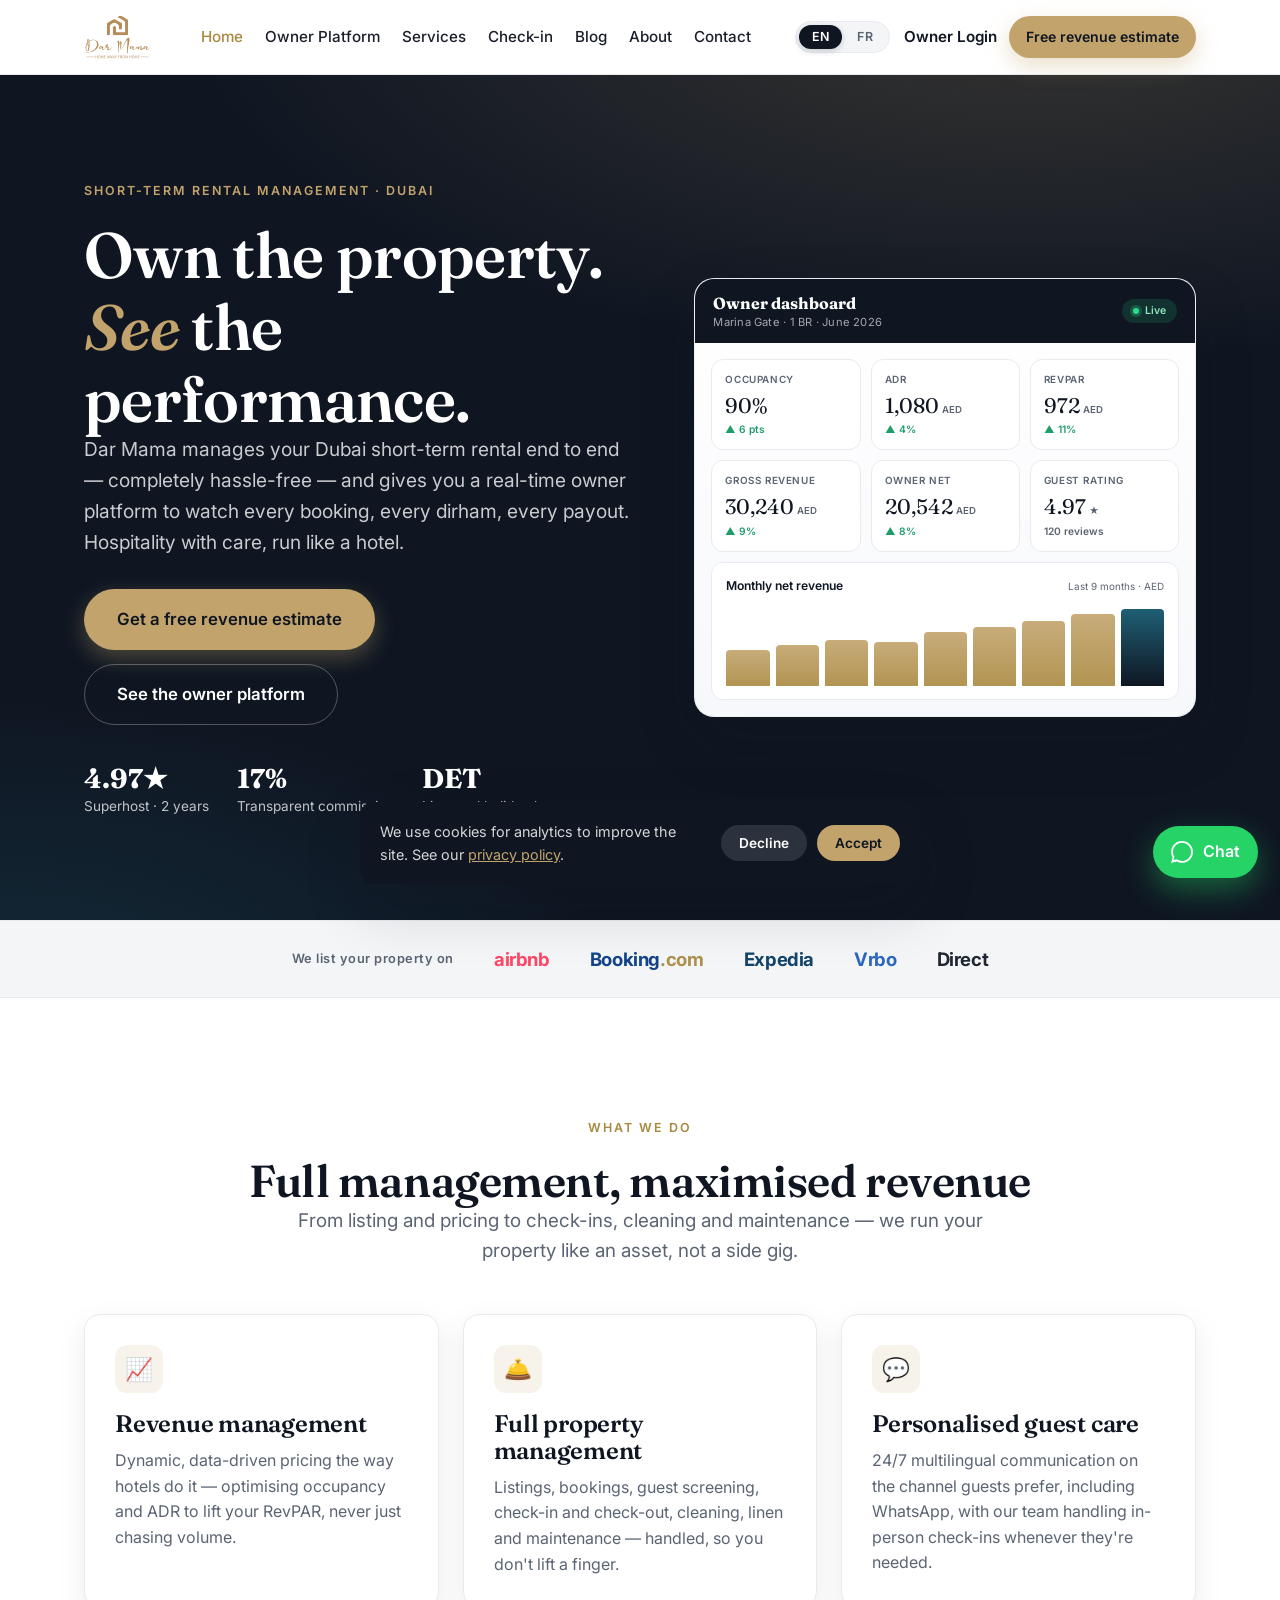
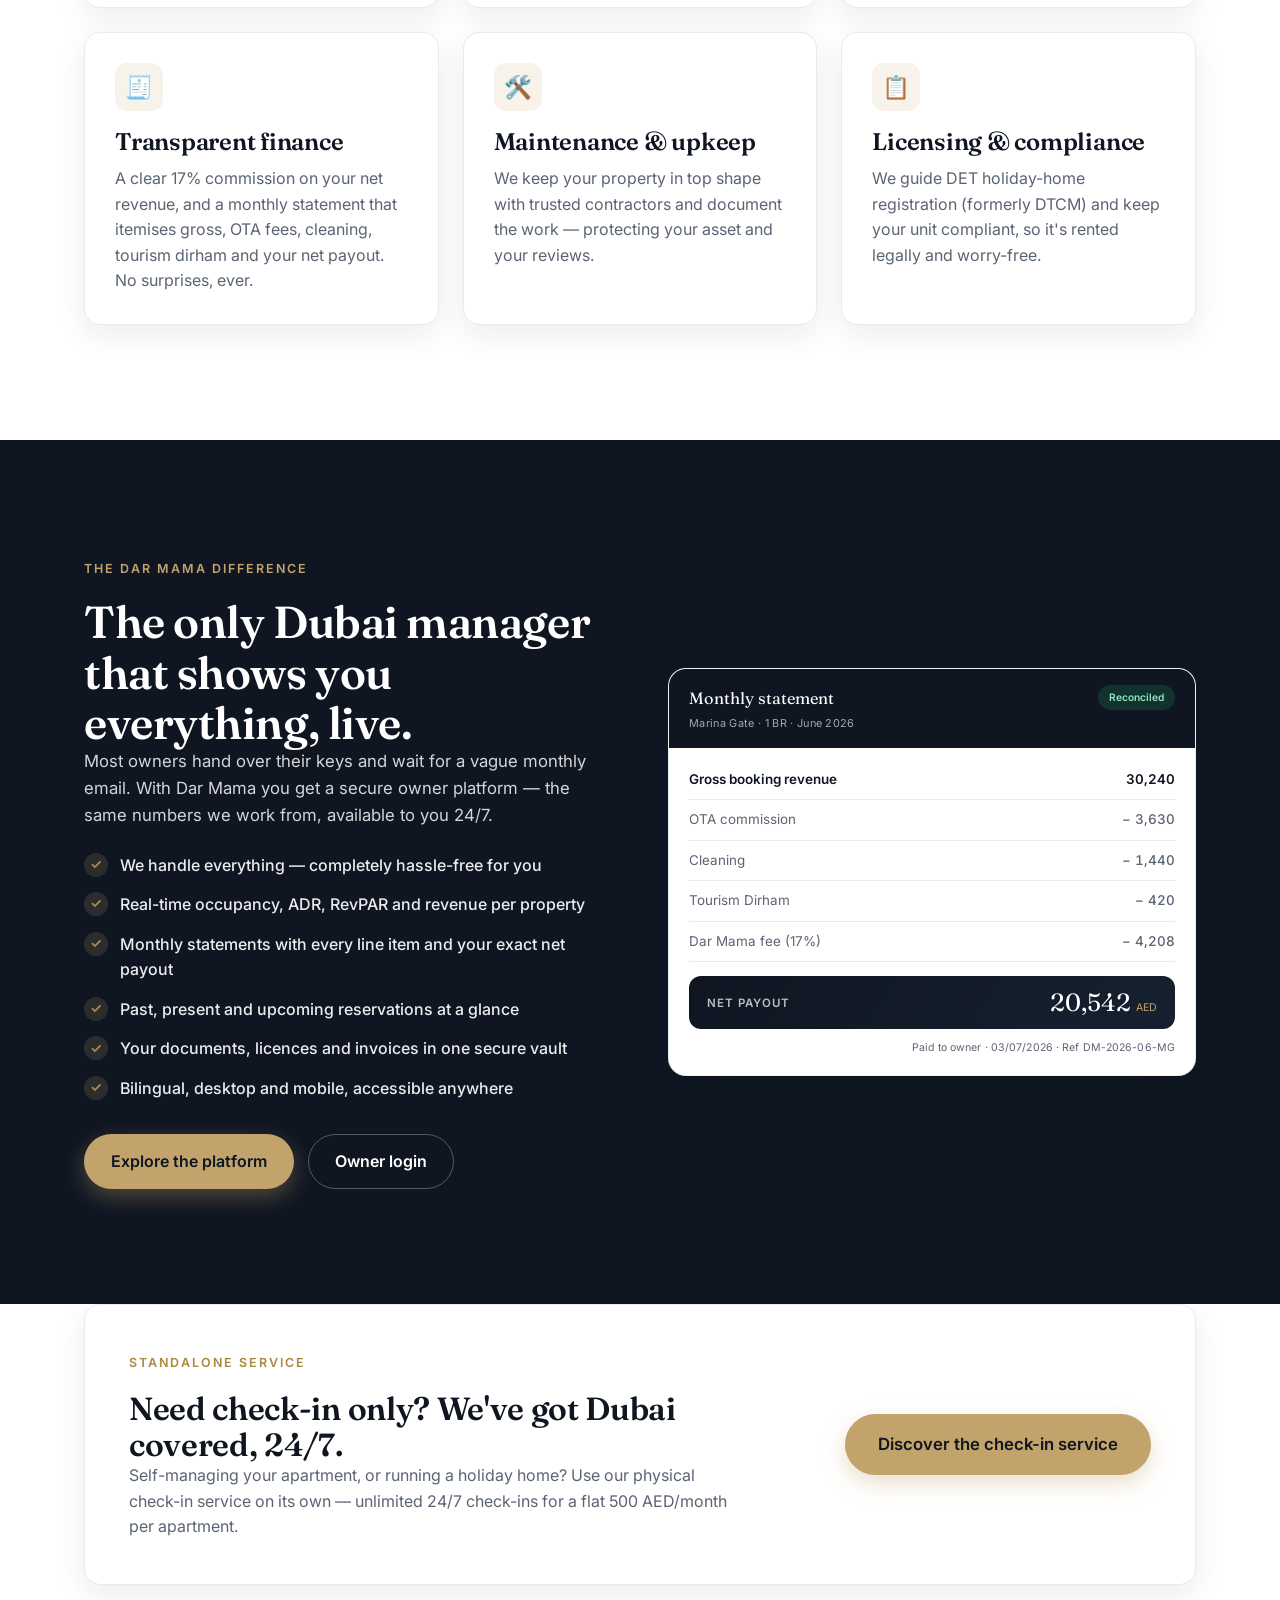
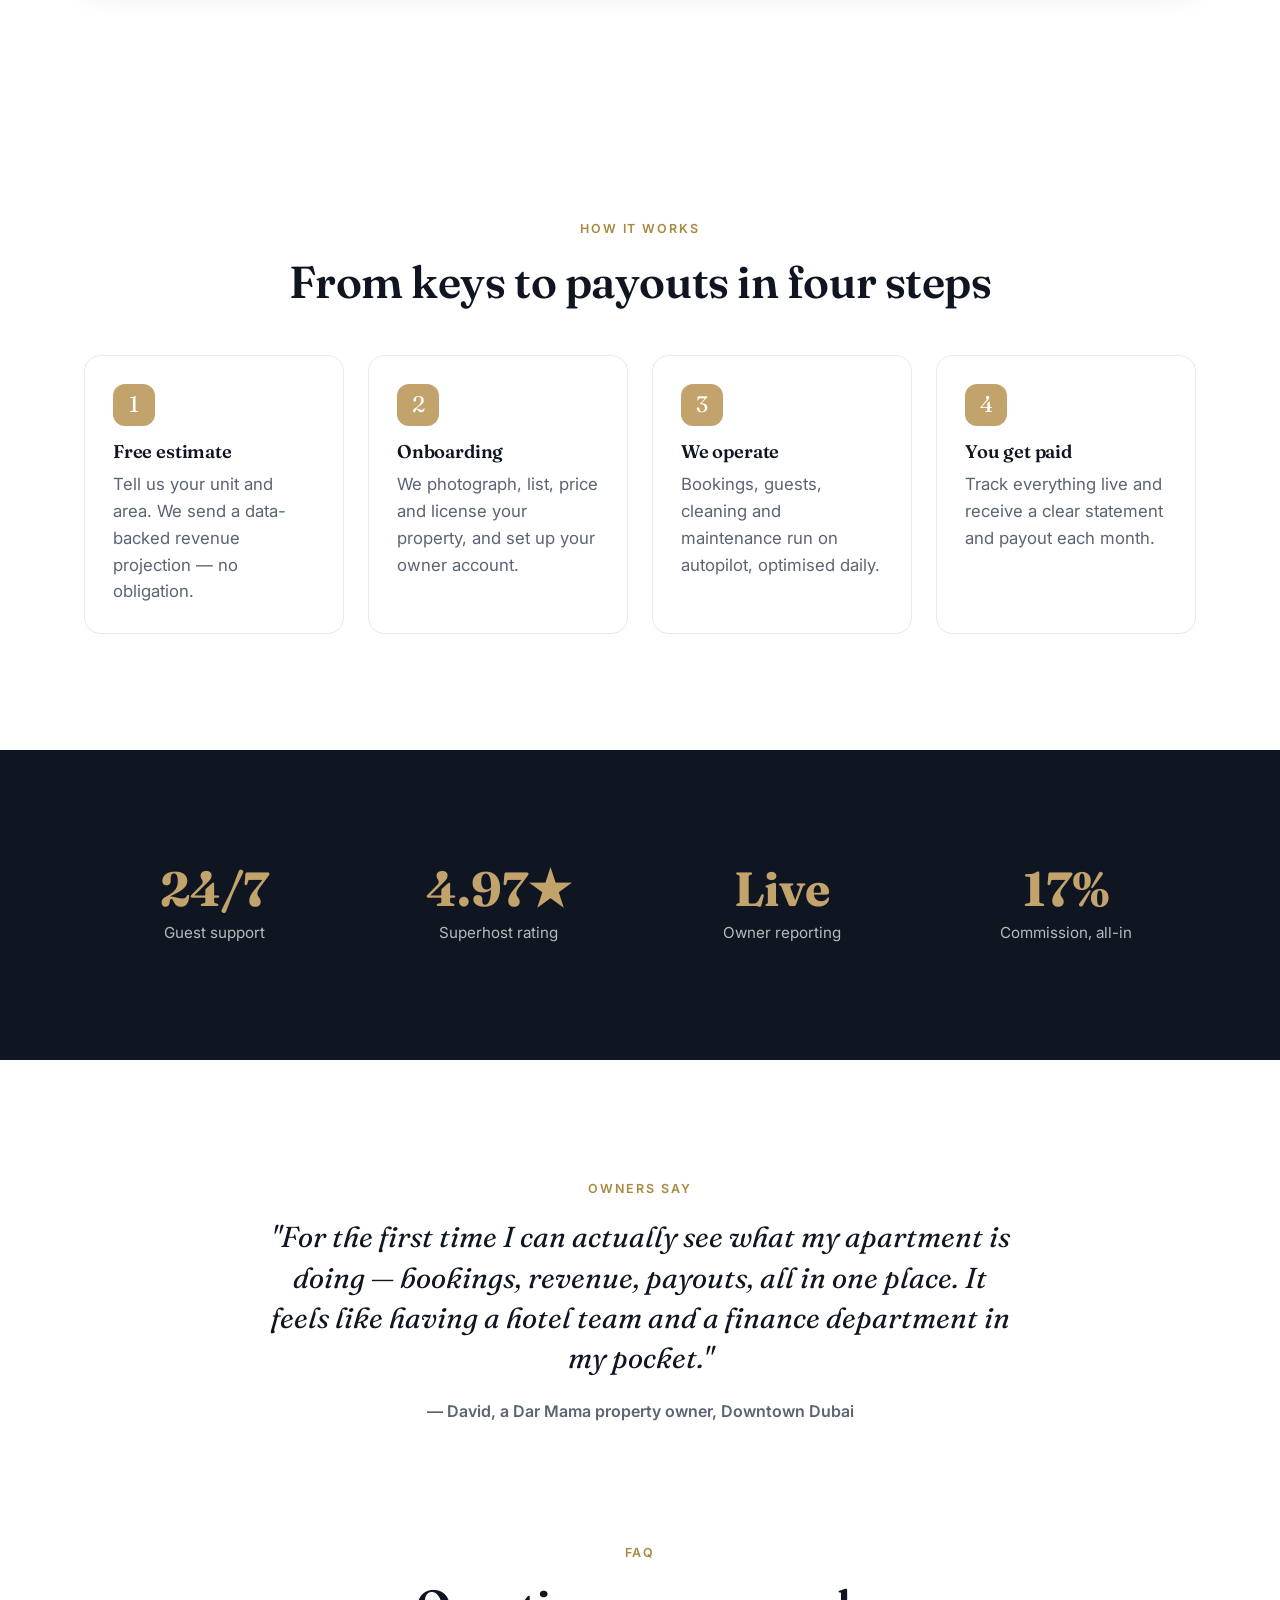
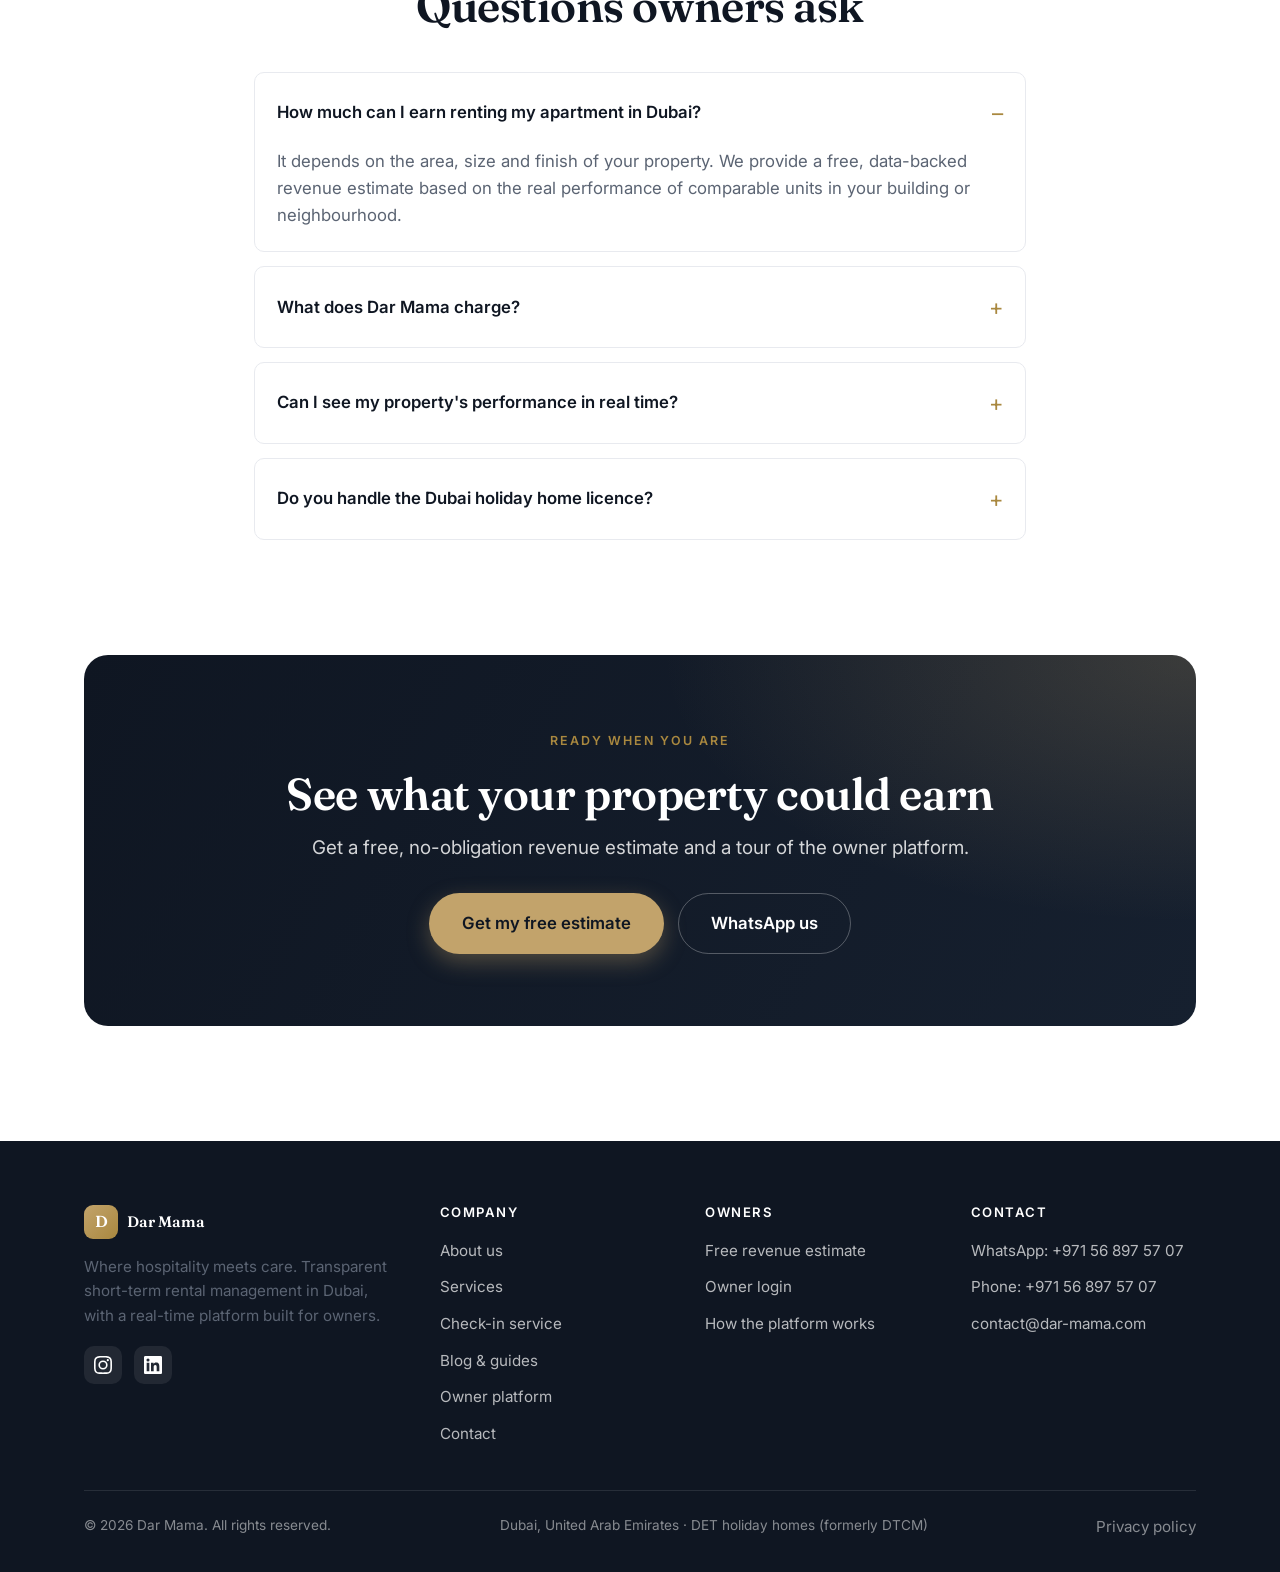
==== commit 6cfbeb46: "Add files via upload" ====
--- a/index.html
+++ b/index.html
@@ -310,6 +310,6 @@
   <span data-i18n="wa_chat">Chat</span>
 </a>
 
-<script src="js/main.js"></script>
+<script src="js/main.js?v=3"></script>
 </body>
 </html>
